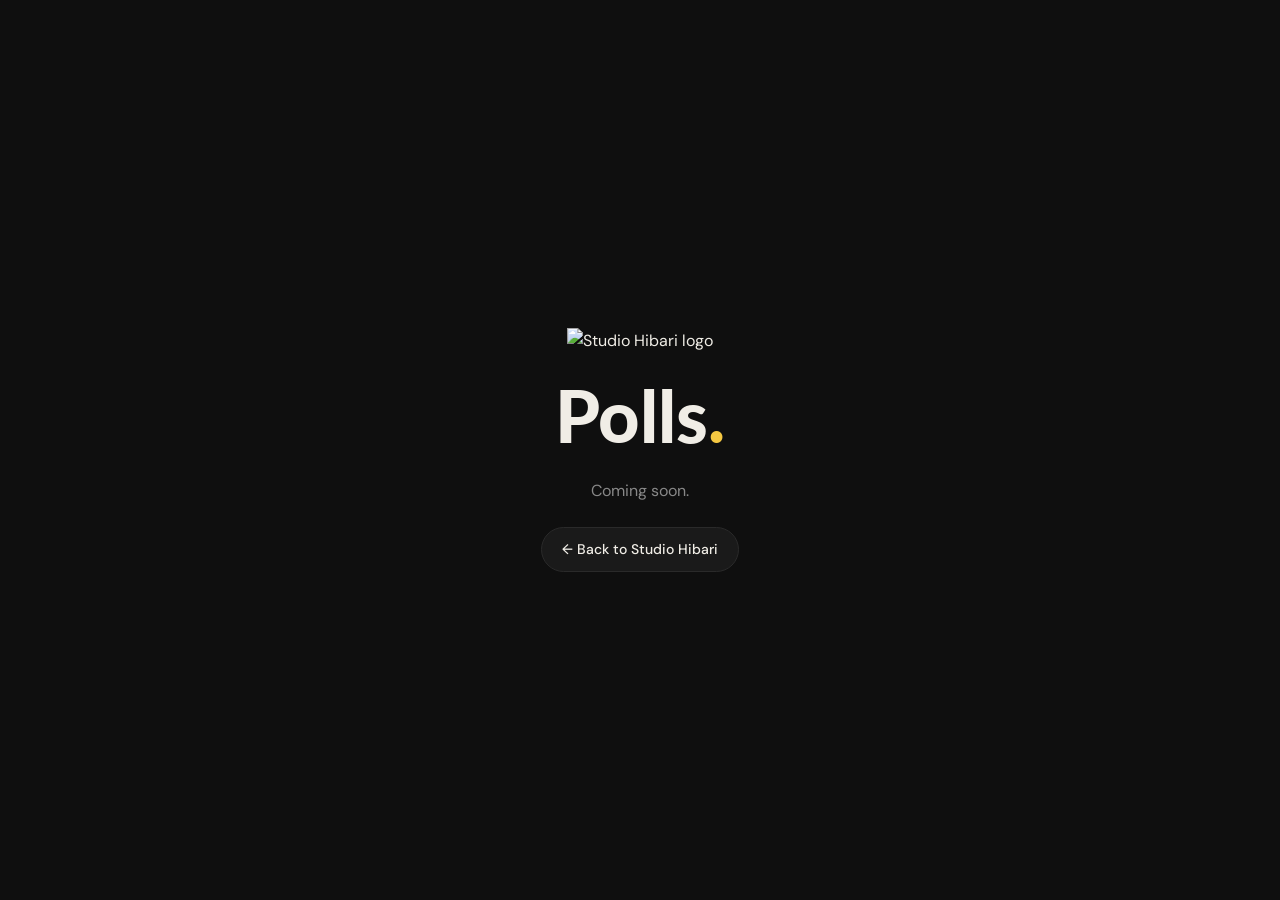
==== polls/index.html @ afc9fcf5 "Add placeholder polls subpage Co-Authored-By: Claude Opus 5.5 <noreply@anthropic.com>" ====
<!DOCTYPE html>
<html lang="en">
<head>
  <meta charset="UTF-8" />
  <meta name="viewport" content="width=device-width, initial-scale=1.0" />
  <title>Polls · Studio Hibari</title>
  <link rel="icon" type="image/png" href="/images/logo/sh_studiohibari_logo_small_stroke.png" />
  <meta name="robots" content="noindex" />

  <!-- Google Fonts -->
  <link rel="preconnect" href="https://fonts.googleapis.com" />
  <link rel="preconnect" href="https://fonts.gstatic.com" crossorigin />
  <link href="https://fonts.googleapis.com/css2?family=Lato:ital,wght@0,700;0,900;1,700;1,900&family=DM+Sans:wght@300;400;500;600&display=swap" rel="stylesheet" />

  <script>
    // Apply stored theme before paint to avoid a flash
    try {
      if (localStorage.getItem('theme') === 'light') document.documentElement.setAttribute('data-theme', 'light');
    } catch (e) {}
  </script>

  <style>
    /* ===== CSS CUSTOM PROPERTIES ===== */
    :root {
      --bg: #0F0F0F;
      --accent: #F5C842;
      --text-primary: #F0EDE6;
      --text-muted: #888888;
      --surface: #1A1A1A;
      --border: #2A2A2A;

      --font-heading: 'Lato', sans-serif;
      --font-body: 'DM Sans', sans-serif;

      --radius-pill: 999px;

      --space-sm: 1rem;
      --space-md: 1.5rem;
      --space-lg: 2.5rem;
    }

    /* ===== LIGHT MODE ===== */
    [data-theme="light"] {
      --bg: #F7F5F0;
      --text-primary: #181818;
      --text-muted: #787068;
      --surface: #ECEAE4;
      --border: #D8D5CE;
      --accent: #D4A800;
    }

    /* ===== RESET & BASE ===== */
    *, *::before, *::after {
      box-sizing: border-box;
      margin: 0;
      padding: 0;
    }

    body {
      min-height: 100vh;
      display: flex;
      flex-direction: column;
      align-items: center;
      justify-content: center;
      gap: var(--space-md);
      padding: var(--space-lg) var(--space-md);
      background-color: var(--bg);
      color: var(--text-primary);
      font-family: var(--font-body);
      line-height: 1.6;
      text-align: center;
      -webkit-font-smoothing: antialiased;
    }

    ::selection {
      background: var(--accent);
      color: #0F0F0F;
    }

    a {
      color: inherit;
      text-decoration: none;
    }

    /* ===== PLACEHOLDER ===== */
    .polls__logo {
      width: 56px;
      height: auto;
    }

    [data-theme="light"] .polls__logo {
      content: url("/images/logo/sh_studiohibari_logo_small_black.png");
    }

    .polls__title {
      font-family: var(--font-heading);
      font-weight: 900;
      font-size: clamp(2.5rem, 8vw, 4.5rem);
      line-height: 1.05;
    }

    .polls__title span {
      color: var(--accent);
    }

    .polls__text {
      color: var(--text-muted);
      max-width: 32rem;
    }

    .polls__back {
      display: inline-flex;
      align-items: center;
      gap: 6px;
      padding: 10px 20px;
      border: 1px solid var(--border);
      border-radius: var(--radius-pill);
      background: var(--surface);
      font-size: 0.875rem;
      font-weight: 500;
      transition: border-color 0.25s ease, color 0.25s ease;
    }

    .polls__back:hover {
      border-color: var(--accent);
      color: var(--accent);
    }
  </style>
</head>
<body>
  <a href="/" aria-label="Studio Hibari home">
    <img class="polls__logo" src="/images/logo/sh_studiohibari_logo_small.png" alt="Studio Hibari logo" />
  </a>
  <h1 class="polls__title">Polls<span>.</span></h1>
  <p class="polls__text" data-en="Coming soon." data-de="Kommt bald.">Coming soon.</p>
  <a class="polls__back" href="/" data-en="← Back to Studio Hibari" data-de="← Zurück zu Studio Hibari">← Back to Studio Hibari</a>

  <script>
    // Mirror the language chosen on the main page
    try {
      if (localStorage.getItem('lang') === 'de') {
        document.documentElement.lang = 'de';
        document.querySelectorAll('[data-de]').forEach(el => { el.textContent = el.dataset.de; });
      }
    } catch (e) {}
  </script>
</body>
</html>
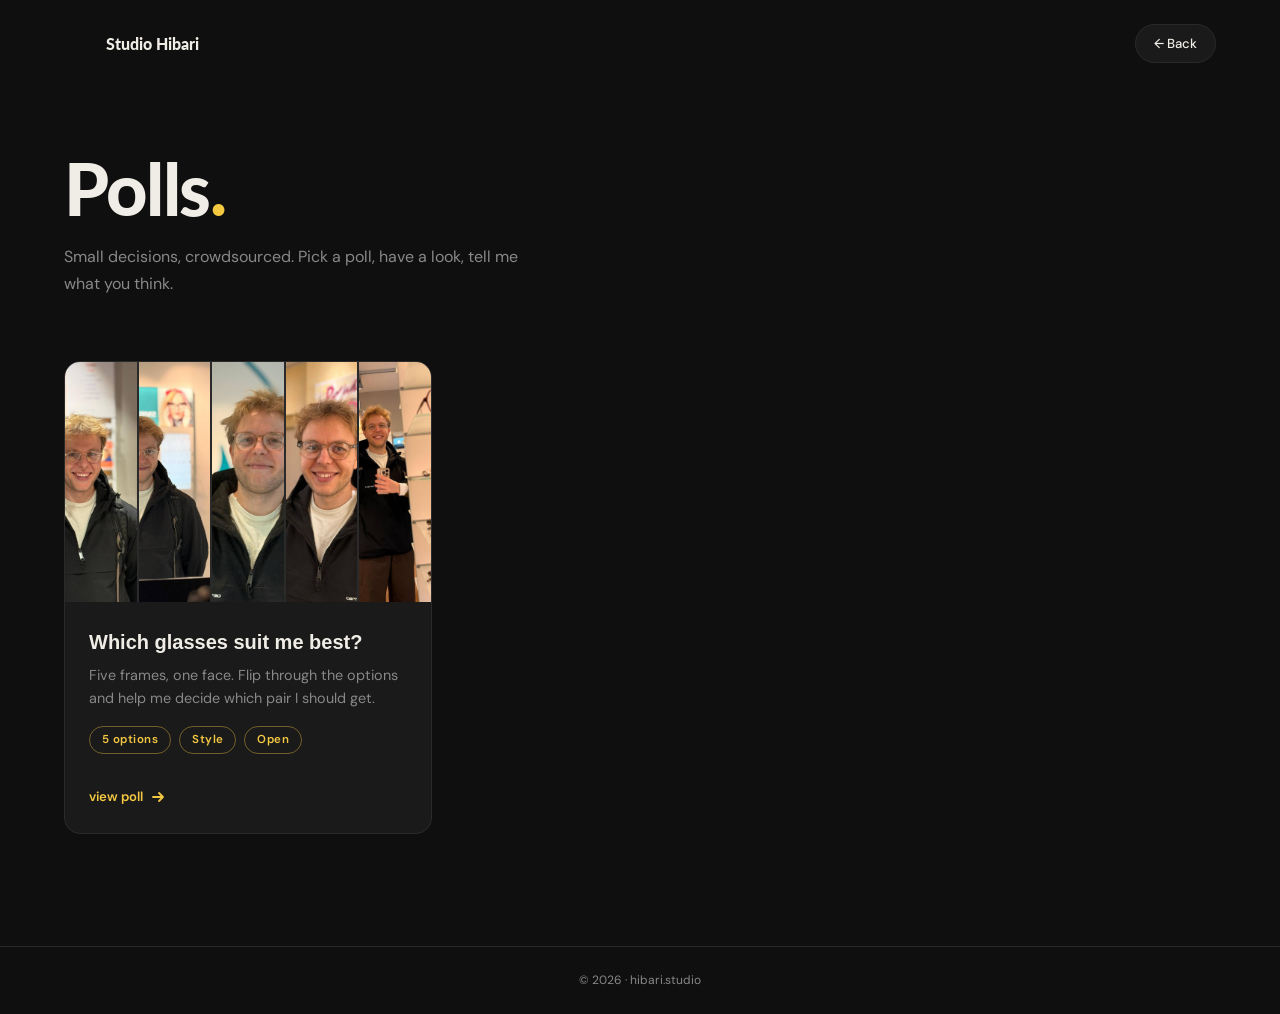
==== commit 09d253b1: "Add poll cards with glasses poll to polls page Co-Authored-By: Claude Opus 5.5 <noreply@anthropic.co" ====
--- a/polls/index.html
+++ b/polls/index.html
@@ -32,11 +32,23 @@
       --font-heading: 'Lato', sans-serif;
       --font-body: 'DM Sans', sans-serif;
 
+      --radius-sm: 8px;
+      --radius-md: 12px;
+      --radius-lg: 16px;
+      --radius-xl: 20px;
       --radius-pill: 999px;
 
+      --space-xs: 0.5rem;
       --space-sm: 1rem;
       --space-md: 1.5rem;
       --space-lg: 2.5rem;
+      --space-xl: 4rem;
+      --space-xxl: 7rem;
+
+      --max-width: 1200px;
+
+      --transition-base: 0.25s ease;
+      --transition-slow: 0.45s ease;
     }
 
     /* ===== LIGHT MODE ===== */
@@ -56,19 +68,19 @@
       padding: 0;
     }
 
+    html {
+      font-size: 16px;
+    }
+
     body {
       min-height: 100vh;
       display: flex;
       flex-direction: column;
-      align-items: center;
-      justify-content: center;
-      gap: var(--space-md);
-      padding: var(--space-lg) var(--space-md);
       background-color: var(--bg);
       color: var(--text-primary);
       font-family: var(--font-body);
       line-height: 1.6;
-      text-align: center;
+      overflow-x: hidden;
       -webkit-font-smoothing: antialiased;
     }
 
@@ -82,14 +94,93 @@
       text-decoration: none;
     }
 
-    /* ===== PLACEHOLDER ===== */
-    .polls__logo {
-      width: 56px;
+    button {
+      cursor: pointer;
+      font-family: var(--font-body);
+      border: none;
+      background: none;
+    }
+
+    img {
+      display: block;
+      max-width: 100%;
+    }
+
+    .container {
+      width: 100%;
+      max-width: var(--max-width);
+      margin: 0 auto;
+      padding: 0 var(--space-md);
+    }
+
+    /* ===== ENTRANCE ANIMATION ===== */
+    .reveal {
+      opacity: 0;
+      transform: translateY(28px);
+      transition: opacity var(--transition-slow), transform var(--transition-slow);
+    }
+
+    .reveal.is-visible {
+      opacity: 1;
+      transform: translateY(0);
+    }
+
+    .reveal-delay-1 { transition-delay: 0.1s; }
+    .reveal-delay-2 { transition-delay: 0.2s; }
+
+    /* ===== TOP BAR ===== */
+    .topbar {
+      display: flex;
+      align-items: center;
+      justify-content: space-between;
+      gap: var(--space-sm);
+      padding-block: var(--space-md);
+    }
+
+    .topbar__logo {
+      display: inline-flex;
+      align-items: center;
+      gap: 10px;
+      font-family: var(--font-heading);
+      font-weight: 900;
+      font-size: 1rem;
+    }
+
+    .topbar__logo img {
+      width: 32px;
       height: auto;
     }
 
-    [data-theme="light"] .polls__logo {
+    [data-theme="light"] .topbar__logo img {
       content: url("/images/logo/sh_studiohibari_logo_small_black.png");
+    }
+
+    .topbar__back {
+      display: inline-flex;
+      align-items: center;
+      gap: 6px;
+      padding: 8px 18px;
+      border: 1px solid var(--border);
+      border-radius: var(--radius-pill);
+      background: var(--surface);
+      font-size: 0.82rem;
+      font-weight: 500;
+      transition: border-color var(--transition-base), color var(--transition-base);
+    }
+
+    .topbar__back:hover {
+      border-color: var(--accent);
+      color: var(--accent);
+    }
+
+    /* ===== POLLS SECTION ===== */
+    .polls {
+      flex: 1;
+      padding: var(--space-xl) 0 var(--space-xxl);
+    }
+
+    .polls__header {
+      margin-bottom: var(--space-xl);
     }
 
     .polls__title {
@@ -97,52 +188,1045 @@
       font-weight: 900;
       font-size: clamp(2.5rem, 8vw, 4.5rem);
       line-height: 1.05;
+      letter-spacing: -0.02em;
     }
 
     .polls__title span {
       color: var(--accent);
     }
 
-    .polls__text {
+    .polls__sub {
+      font-size: 1rem;
       color: var(--text-muted);
-      max-width: 32rem;
-    }
-
-    .polls__back {
+      line-height: 1.7;
+      margin-top: var(--space-sm);
+      max-width: 480px;
+    }
+
+    .polls__grid {
+      display: grid;
+      grid-template-columns: repeat(auto-fill, minmax(min(340px, 100%), 1fr));
+      gap: var(--space-md);
+    }
+
+    /* Poll Card */
+    .card {
+      background: var(--surface);
+      border: 1px solid var(--border);
+      border-radius: var(--radius-lg);
+      overflow: hidden;
+      transition: transform var(--transition-base), border-color var(--transition-base), box-shadow var(--transition-base);
+      cursor: pointer;
+    }
+
+    .card:hover {
+      transform: scale(1.018);
+      border-color: rgba(245, 200, 66, 0.4);
+      box-shadow: 0 12px 40px rgba(0, 0, 0, 0.4);
+    }
+
+    .card__thumbnail {
+      width: 100%;
+      height: 240px;
+      position: relative;
+      overflow: hidden;
+    }
+
+    /* Strip of option previews */
+    .card__strip {
+      display: flex;
+      height: 100%;
+      gap: 2px;
+      background: var(--border);
+    }
+
+    .card__strip img {
+      flex: 1;
+      min-width: 0;
+      height: 100%;
+      object-fit: cover;
+      object-position: 50% 35%;
+      transition: transform 0.4s ease;
+    }
+
+    .card:hover .card__strip img {
+      transform: scale(1.04);
+    }
+
+    .card__body {
+      padding: var(--space-md);
+    }
+
+    .card__title {
+      font-family: var(--font-heading);
+      font-size: 1.25rem;
+      font-weight: 700;
+      color: var(--text-primary);
+      margin-bottom: 6px;
+    }
+
+    .card__desc {
+      font-size: 0.9rem;
+      color: var(--text-muted);
+      margin-bottom: var(--space-sm);
+      line-height: 1.6;
+    }
+
+    .card__tags {
+      display: flex;
+      flex-wrap: wrap;
+      gap: 8px;
+      margin-bottom: var(--space-sm);
+    }
+
+    .card__tag {
+      padding: 4px 12px;
+      border-radius: var(--radius-pill);
+      font-size: 0.72rem;
+      font-weight: 600;
+      letter-spacing: 0.04em;
+      border: 1.5px solid rgba(245, 200, 66, 0.4);
+      color: var(--accent);
+      transition: border-color var(--transition-base), background var(--transition-base);
+    }
+
+    .card:hover .card__tag {
+      border-color: var(--accent);
+    }
+
+    .card__cta {
       display: inline-flex;
       align-items: center;
-      gap: 6px;
-      padding: 10px 20px;
+      gap: 8px;
+      font-size: 0.82rem;
+      font-weight: 600;
+      color: var(--accent);
+      padding-top: var(--space-sm);
+      transition: gap var(--transition-base);
+    }
+
+    .card:hover .card__cta { gap: 13px; }
+
+    /* ============================= */
+    /* ===== POLL MODAL ===== */
+    /* ============================= */
+
+    .project-modal {
+      position: fixed;
+      inset: 0;
+      z-index: 2000;
+      display: flex;
+      align-items: center;
+      justify-content: center;
+      padding: var(--space-md);
+      pointer-events: none;
+      opacity: 0;
+      transition: opacity 0.28s ease;
+    }
+
+    .project-modal.is-open {
+      opacity: 1;
+      pointer-events: all;
+    }
+
+    .project-modal__backdrop {
+      position: absolute;
+      inset: 0;
+      background: rgba(0, 0, 0, 0.72);
+      backdrop-filter: blur(10px);
+      -webkit-backdrop-filter: blur(10px);
+    }
+
+    .project-modal__panel {
+      position: relative;
+      z-index: 1;
+      width: 100%;
+      max-width: 880px;
+      max-height: 90vh;
+      overflow-y: auto;
+      background: var(--bg);
       border: 1px solid var(--border);
+      border-radius: var(--radius-xl);
+      scrollbar-width: thin;
+      scrollbar-color: var(--border) transparent;
+      transform: scale(0.94) translateY(20px);
+      transition: transform 0.38s cubic-bezier(0.34, 1.56, 0.64, 1);
+    }
+
+    .project-modal.is-open .project-modal__panel {
+      transform: scale(1) translateY(0);
+    }
+
+    /* Poll prev / next — fixed to screen edges */
+    .project-modal__project-nav {
+      position: fixed;
+      top: 50%;
+      transform: translateY(-50%) scale(0.85);
+      z-index: 2002;
+      width: 48px;
+      height: 48px;
+      border-radius: 50%;
+      background: rgba(255, 255, 255, 0.08);
+      backdrop-filter: blur(10px);
+      -webkit-backdrop-filter: blur(10px);
+      border: 1px solid rgba(255, 255, 255, 0.15);
+      color: #fff;
+      cursor: pointer;
+      display: flex;
+      align-items: center;
+      justify-content: center;
+      opacity: 0;
+      pointer-events: none;
+      transition: opacity 0.3s ease, background 0.2s ease,
+                  transform 0.3s cubic-bezier(0.34, 1.56, 0.64, 1);
+    }
+
+    .project-modal.is-open .project-modal__project-nav {
+      opacity: 1;
+      pointer-events: all;
+      transform: translateY(-50%) scale(1);
+    }
+
+    .project-modal__project-nav:hover {
+      background: rgba(255, 255, 255, 0.18);
+      transform: translateY(-50%) scale(1.1);
+    }
+
+    .project-modal__project-nav[hidden] { display: none; }
+
+    .project-modal__project-nav--prev { left: 16px; }
+    .project-modal__project-nav--next { right: 16px; }
+
+    @media (max-width: 600px) {
+      .project-modal__project-nav { width: 38px; height: 38px; }
+      .project-modal__project-nav--prev { left: 6px; }
+      .project-modal__project-nav--next { right: 6px; }
+    }
+
+    .project-modal__close {
+      position: sticky;
+      top: var(--space-md);
+      float: right;
+      margin: var(--space-md) var(--space-md) calc(-36px - var(--space-md)) 0;
+      width: 36px;
+      height: 36px;
+      border-radius: 50%;
+      background: var(--surface);
+      border: 1px solid var(--border);
+      color: var(--text-muted);
+      display: flex;
+      align-items: center;
+      justify-content: center;
+      cursor: pointer;
+      z-index: 10;
+      flex-shrink: 0;
+      transition: color var(--transition-base), border-color var(--transition-base);
+    }
+
+    .project-modal__close:hover {
+      color: var(--text-primary);
+      border-color: var(--text-muted);
+    }
+
+    /* ── Image Viewer ── */
+    .screenshot-viewer {
+      position: relative;
+      width: 100%;
+      overflow: hidden;
+      background: var(--bg);
+      border-bottom: 1px solid var(--border);
+      border-radius: var(--radius-xl) var(--radius-xl) 0 0;
+    }
+
+    .screenshot-viewer__track {
+      display: flex;
+      transition: transform 0.42s cubic-bezier(0.4, 0, 0.2, 1);
+      will-change: transform;
+    }
+
+    .screenshot-viewer__slide {
+      flex-shrink: 0;
+      width: 100%;
+      position: relative;
+      overflow: hidden;
+      cursor: zoom-in;
+      background: var(--surface);
+      display: flex;
+      align-items: center;
+      justify-content: center;
+    }
+
+    .screenshot-viewer__slide img {
+      width: 100%;
+      height: 70vh;
+      object-fit: contain;
+      display: block;
+      transition: transform 0.45s ease, filter 0.3s ease;
+    }
+
+    .screenshot-viewer__slide:hover img {
+      transform: scale(1.02);
+      filter: brightness(1.06);
+    }
+
+    .screenshot-viewer__slide::after {
+      content: '';
+      position: absolute;
+      inset: 0;
+      background: rgba(0, 0, 0, 0);
+      transition: background 0.3s ease;
+      pointer-events: none;
+    }
+
+    .screenshot-viewer__slide:hover::after {
+      background: rgba(0, 0, 0, 0.18);
+    }
+
+    .screenshot-viewer__zoom {
+      position: absolute;
+      top: 50%;
+      left: 50%;
+      transform: translate(-50%, -50%) scale(0.7);
+      opacity: 0;
+      color: #fff;
+      pointer-events: none;
+      z-index: 1;
+      transition: opacity 0.25s ease, transform 0.25s ease;
+    }
+
+    .screenshot-viewer__slide:hover .screenshot-viewer__zoom {
+      opacity: 1;
+      transform: translate(-50%, -50%) scale(1);
+    }
+
+    /* Option badge on each slide */
+    .screenshot-viewer__badge {
+      position: absolute;
+      top: 14px;
+      left: 14px;
+      z-index: 2;
+      padding: 5px 12px;
       border-radius: var(--radius-pill);
-      background: var(--surface);
-      font-size: 0.875rem;
-      font-weight: 500;
-      transition: border-color 0.25s ease, color 0.25s ease;
-    }
-
-    .polls__back:hover {
+      background: rgba(10, 10, 10, 0.55);
+      backdrop-filter: blur(8px);
+      -webkit-backdrop-filter: blur(8px);
+      border: 1px solid rgba(255, 255, 255, 0.15);
+      color: #fff;
+      font-size: 0.72rem;
+      font-weight: 600;
+      letter-spacing: 0.05em;
+      text-transform: uppercase;
+      pointer-events: none;
+    }
+
+    /* Prev / Next buttons */
+    .screenshot-viewer__nav {
+      position: absolute;
+      top: 50%;
+      transform: translateY(-50%);
+      z-index: 2;
+      width: 40px;
+      height: 40px;
+      border-radius: 50%;
+      background: rgba(10, 10, 10, 0.55);
+      backdrop-filter: blur(8px);
+      border: 1px solid rgba(255, 255, 255, 0.15);
+      color: #fff;
+      cursor: pointer;
+      display: flex;
+      align-items: center;
+      justify-content: center;
+      opacity: 0;
+      transition: opacity 0.2s ease, background 0.2s ease, transform 0.25s cubic-bezier(0.34, 1.56, 0.64, 1);
+    }
+
+    .screenshot-viewer:hover .screenshot-viewer__nav,
+    .screenshot-viewer__nav:focus-visible { opacity: 1; }
+
+    @media (hover: none) { .screenshot-viewer__nav { opacity: 1 !important; } }
+
+    .screenshot-viewer__nav:hover {
+      background: rgba(10, 10, 10, 0.8);
+      transform: translateY(-50%) scale(1.1);
+    }
+
+    .screenshot-viewer__nav--prev { left: 14px; }
+    .screenshot-viewer__nav--next { right: 14px; }
+
+    /* Dots — images within the active option */
+    .screenshot-viewer__dots {
+      display: flex;
+      gap: 7px;
+      justify-content: center;
+      padding: 12px 0 10px;
+      min-height: 28px;
+    }
+
+    .screenshot-viewer__dot {
+      width: 6px;
+      height: 6px;
+      border-radius: 50%;
+      background: var(--border);
+      cursor: pointer;
+      border: none;
+      padding: 0;
+      transition: background 0.2s ease, transform 0.2s cubic-bezier(0.34, 1.56, 0.64, 1);
+    }
+
+    .screenshot-viewer__dot.is-active {
+      background: var(--accent);
+      transform: scale(1.4);
+    }
+
+    @media (max-width: 600px) {
+      .screenshot-viewer__slide img { height: 50vh; }
+    }
+
+    /* ── Option picker ── */
+    .poll-options {
+      display: grid;
+      grid-template-columns: repeat(5, minmax(0, 1fr));
+      gap: 10px;
+      margin-bottom: var(--space-lg);
+    }
+
+    .poll-option {
+      position: relative;
+      display: flex;
+      flex-direction: column;
+      align-items: stretch;
+      gap: 8px;
+      padding: 0;
+      color: var(--text-muted);
+      font-size: 0.78rem;
+      font-weight: 600;
+      transition: color var(--transition-base);
+    }
+
+    .poll-option__thumb {
+      aspect-ratio: 3 / 4;
+      border-radius: var(--radius-md);
+      overflow: hidden;
+      border: 2px solid var(--border);
+      transition: border-color var(--transition-base), transform 0.25s cubic-bezier(0.34, 1.56, 0.64, 1);
+    }
+
+    .poll-option__thumb img {
+      width: 100%;
+      height: 100%;
+      object-fit: cover;
+      object-position: 50% 35%;
+    }
+
+    .poll-option:hover .poll-option__thumb {
+      border-color: rgba(245, 200, 66, 0.5);
+      transform: scale(1.04);
+    }
+
+    .poll-option.is-active { color: var(--accent); }
+
+    .poll-option.is-active .poll-option__thumb {
       border-color: var(--accent);
+    }
+
+    @media (max-width: 600px) {
+      .poll-options { gap: 6px; }
+      .poll-option { font-size: 0.68rem; white-space: nowrap; }
+    }
+
+    /* ── Lightbox ── */
+    .lightbox {
+      position: fixed;
+      inset: 0;
+      z-index: 3000;
+      display: flex;
+      flex-direction: column;
+      align-items: center;
+      justify-content: center;
+      padding: 20px 60px;
+      opacity: 0;
+      pointer-events: none;
+      transition: opacity 0.25s ease;
+    }
+
+    .lightbox.is-open {
+      opacity: 1;
+      pointer-events: all;
+    }
+
+    .lightbox__backdrop {
+      position: absolute;
+      inset: 0;
+      background: rgba(0, 0, 0, 0.93);
+      backdrop-filter: blur(18px);
+      -webkit-backdrop-filter: blur(18px);
+    }
+
+    .lightbox__close {
+      position: fixed;
+      top: 20px;
+      right: 20px;
+      z-index: 1;
+      width: 44px;
+      height: 44px;
+      border-radius: 50%;
+      background: rgba(255, 255, 255, 0.1);
+      border: 1px solid rgba(255, 255, 255, 0.2);
+      color: #fff;
+      cursor: pointer;
+      display: flex;
+      align-items: center;
+      justify-content: center;
+      transition: background 0.2s ease, transform 0.2s cubic-bezier(0.34, 1.56, 0.64, 1);
+    }
+
+    .lightbox__close:hover {
+      background: rgba(255, 255, 255, 0.2);
+      transform: scale(1.12) rotate(90deg);
+    }
+
+    .lightbox__viewer {
+      position: relative;
+      z-index: 1;
+      display: flex;
+      align-items: center;
+      gap: var(--space-md);
+      max-width: 100%;
+    }
+
+    .lightbox__img-wrap {
+      max-width: calc(100vw - 160px);
+      max-height: 82vh;
+      border-radius: var(--radius-lg);
+      overflow: hidden;
+      display: flex;
+      align-items: center;
+      justify-content: center;
+      transition: transform 0.35s cubic-bezier(0.34, 1.2, 0.64, 1), opacity 0.25s ease;
+    }
+
+    .lightbox__img-wrap.is-transitioning {
+      opacity: 0;
+      transform: scale(0.96);
+    }
+
+    .lightbox__img-wrap img {
+      max-width: 100%;
+      max-height: 82vh;
+      object-fit: contain;
+      display: block;
+      border-radius: var(--radius-md);
+    }
+
+    .lightbox__btn {
+      flex-shrink: 0;
+      width: 48px;
+      height: 48px;
+      border-radius: 50%;
+      background: rgba(255, 255, 255, 0.1);
+      border: 1px solid rgba(255, 255, 255, 0.2);
+      color: #fff;
+      cursor: pointer;
+      display: flex;
+      align-items: center;
+      justify-content: center;
+      z-index: 1;
+      transition: background 0.2s ease, transform 0.25s cubic-bezier(0.34, 1.56, 0.64, 1);
+    }
+
+    .lightbox__btn:hover {
+      background: rgba(255, 255, 255, 0.22);
+      transform: scale(1.12);
+    }
+
+    .lightbox__counter {
+      position: fixed;
+      bottom: 24px;
+      left: 50%;
+      transform: translateX(-50%);
+      z-index: 1;
+      font-size: 0.75rem;
+      color: rgba(255, 255, 255, 0.5);
+      letter-spacing: 0.08em;
+    }
+
+    @media (max-width: 600px) {
+      .lightbox { padding: 60px 0 60px; }
+      .lightbox__img-wrap { max-width: 100vw; border-radius: 0; }
+      .lightbox__btn { display: none; }
+    }
+
+    .project-modal__content {
+      padding: var(--space-lg);
+    }
+
+    .project-modal__tags {
+      display: flex;
+      flex-wrap: wrap;
+      gap: 8px;
+      margin-bottom: var(--space-sm);
+    }
+
+    .project-modal__title {
+      font-family: var(--font-heading);
+      font-size: clamp(1.5rem, 4vw, 2.2rem);
+      font-weight: 900;
+      color: var(--text-primary);
+      line-height: 1.1;
+      letter-spacing: -0.02em;
+      margin-bottom: var(--space-sm);
+    }
+
+    .project-modal__desc {
+      font-size: 1rem;
+      color: var(--text-muted);
+      line-height: 1.75;
+      margin-bottom: var(--space-lg);
+      max-width: 640px;
+    }
+
+    .project-modal__section-heading {
+      font-family: var(--font-heading);
+      font-size: 0.72rem;
+      font-weight: 700;
       color: var(--accent);
+      text-transform: uppercase;
+      letter-spacing: 0.1em;
+      margin-bottom: 12px;
+    }
+
+    @media (max-width: 600px) {
+      .project-modal__panel { max-height: 95vh; border-radius: var(--radius-lg); }
+      .project-modal__content { padding: var(--space-md); }
+    }
+
+    /* ===== FOOTER ===== */
+    .footer {
+      padding-block: var(--space-md);
+      border-top: 1px solid var(--border);
+      font-size: 0.75rem;
+      color: var(--text-muted);
+      text-align: center;
     }
   </style>
 </head>
 <body>
-  <a href="/" aria-label="Studio Hibari home">
-    <img class="polls__logo" src="/images/logo/sh_studiohibari_logo_small.png" alt="Studio Hibari logo" />
-  </a>
-  <h1 class="polls__title">Polls<span>.</span></h1>
-  <p class="polls__text" data-en="Coming soon." data-de="Kommt bald.">Coming soon.</p>
-  <a class="polls__back" href="/" data-en="← Back to Studio Hibari" data-de="← Zurück zu Studio Hibari">← Back to Studio Hibari</a>
+  <header class="container topbar">
+    <a href="/" class="topbar__logo" aria-label="Studio Hibari home">
+      <img src="/images/logo/sh_studiohibari_logo_small.png" alt="" />
+      Studio Hibari
+    </a>
+    <a href="/" class="topbar__back" data-i18n="back">← Back</a>
+  </header>
+
+  <main class="polls">
+    <div class="container">
+      <div class="polls__header reveal">
+        <h1 class="polls__title">Polls<span>.</span></h1>
+        <p class="polls__sub" data-i18n="sub">Small decisions, crowdsourced. Pick a poll, have a look, tell me what you think.</p>
+      </div>
+
+      <div class="polls__grid" id="pollsGrid"></div>
+    </div>
+  </main>
+
+  <footer class="footer">© 2026 · hibari.studio</footer>
+
+  <!-- ===== POLL MODAL ===== -->
+  <div class="project-modal" id="pollModal" aria-hidden="true" role="dialog" aria-modal="true" aria-labelledby="modalTitle">
+    <div class="project-modal__backdrop" id="modalBackdrop"></div>
+
+    <button class="project-modal__project-nav project-modal__project-nav--prev" id="pollPrev" aria-label="Previous poll">
+      <svg width="20" height="20" viewBox="0 0 20 20" fill="none" aria-hidden="true"><path d="M13 16L7 10l6-6" stroke="currentColor" stroke-width="2" stroke-linecap="round" stroke-linejoin="round"/></svg>
+    </button>
+    <button class="project-modal__project-nav project-modal__project-nav--next" id="pollNext" aria-label="Next poll">
+      <svg width="20" height="20" viewBox="0 0 20 20" fill="none" aria-hidden="true"><path d="M7 4l6 6-6 6" stroke="currentColor" stroke-width="2" stroke-linecap="round" stroke-linejoin="round"/></svg>
+    </button>
+
+    <div class="project-modal__panel" id="modalPanel">
+      <button class="project-modal__close" id="modalClose" aria-label="Close">
+        <svg width="16" height="16" viewBox="0 0 16 16" fill="none" aria-hidden="true">
+          <path d="M3 3l10 10M13 3L3 13" stroke="currentColor" stroke-width="1.8" stroke-linecap="round"/>
+        </svg>
+      </button>
+      <div class="screenshot-viewer" id="imageViewer">
+        <div class="screenshot-viewer__track" id="imageTrack"></div>
+        <button class="screenshot-viewer__nav screenshot-viewer__nav--prev" id="imgPrev" aria-label="Previous image">
+          <svg width="18" height="18" viewBox="0 0 18 18" fill="none" aria-hidden="true"><path d="M11 14L6 9l5-5" stroke="currentColor" stroke-width="2" stroke-linecap="round" stroke-linejoin="round"/></svg>
+        </button>
+        <button class="screenshot-viewer__nav screenshot-viewer__nav--next" id="imgNext" aria-label="Next image">
+          <svg width="18" height="18" viewBox="0 0 18 18" fill="none" aria-hidden="true"><path d="M7 4l5 5-5 5" stroke="currentColor" stroke-width="2" stroke-linecap="round" stroke-linejoin="round"/></svg>
+        </button>
+        <div class="screenshot-viewer__dots" id="imgDots"></div>
+      </div>
+      <div class="project-modal__content">
+        <div class="project-modal__tags" id="modalTags"></div>
+        <h2 class="project-modal__title" id="modalTitle"></h2>
+        <p class="project-modal__desc" id="modalDesc"></p>
+        <p class="project-modal__section-heading" id="modalOptionsHeading"></p>
+        <div class="poll-options" id="pollOptions"></div>
+      </div>
+    </div>
+  </div>
+
+  <!-- ===== LIGHTBOX ===== -->
+  <div class="lightbox" id="lightbox" aria-hidden="true">
+    <div class="lightbox__backdrop" id="lightboxBackdrop"></div>
+    <button class="lightbox__close" id="lightboxClose" aria-label="Close">
+      <svg width="16" height="16" viewBox="0 0 16 16" fill="none" aria-hidden="true">
+        <path d="M3 3l10 10M13 3L3 13" stroke="currentColor" stroke-width="1.8" stroke-linecap="round"/>
+      </svg>
+    </button>
+    <div class="lightbox__viewer">
+      <button class="lightbox__btn lightbox__btn--prev" id="lightboxPrev" aria-label="Previous">
+        <svg width="20" height="20" viewBox="0 0 20 20" fill="none" aria-hidden="true"><path d="M13 16L7 10l6-6" stroke="currentColor" stroke-width="2" stroke-linecap="round" stroke-linejoin="round"/></svg>
+      </button>
+      <div class="lightbox__img-wrap" id="lightboxImgWrap">
+        <img id="lightboxImg" alt="" />
+      </div>
+      <button class="lightbox__btn lightbox__btn--next" id="lightboxNext" aria-label="Next">
+        <svg width="20" height="20" viewBox="0 0 20 20" fill="none" aria-hidden="true"><path d="M7 4l6 6-6 6" stroke="currentColor" stroke-width="2" stroke-linecap="round" stroke-linejoin="round"/></svg>
+      </button>
+    </div>
+    <div class="lightbox__counter" id="lightboxCounter"></div>
+  </div>
 
   <script>
-    // Mirror the language chosen on the main page
-    try {
-      if (localStorage.getItem('lang') === 'de') {
-        document.documentElement.lang = 'de';
-        document.querySelectorAll('[data-de]').forEach(el => { el.textContent = el.dataset.de; });
+    /* =====================================================
+       LANGUAGE — mirrors the choice made on the main page
+       ===================================================== */
+    let currentLang = 'en';
+    try { if (localStorage.getItem('lang') === 'de') currentLang = 'de'; } catch (e) {}
+    document.documentElement.lang = currentLang;
+
+    const str = v => (typeof v === 'object' && v !== null) ? (v[currentLang] ?? v.en) : v;
+
+    const ui = {
+      back:    { en: '← Back', de: '← Zurück' },
+      sub:     { en: 'Small decisions, crowdsourced. Pick a poll, have a look, tell me what you think.', de: 'Kleine Entscheidungen, gemeinsam getroffen. Umfrage auswählen, reinschauen, mitreden.' },
+      cta:     { en: 'view poll', de: 'zur Umfrage' },
+      option:  { en: 'Option', de: 'Option' },
+      options: { en: 'The options', de: 'Die Optionen' },
+    };
+
+    document.querySelectorAll('[data-i18n]').forEach(el => { el.textContent = str(ui[el.dataset.i18n]); });
+
+    /* =====================================================
+       POLL DATA
+       ===================================================== */
+    const G = '/images/polls/glasses/';
+    const pollData = {
+      glasses: {
+        title: { en: 'Which glasses suit me best?', de: 'Welche Brille steht mir am besten?' },
+        desc:  { en: 'Five frames, one face. Flip through the options and help me decide which pair I should get.', de: 'Fünf Gestelle, ein Gesicht. Klick dich durch die Optionen und hilf mir zu entscheiden, welche Brille ich nehmen soll.' },
+        tags:  [{ en: '5 options', de: '5 Optionen' }, 'Style', { en: 'Open', de: 'Offen' }],
+        options: [
+          { images: [G + 'glasses1/photo_5352732336040126861_y.jpg', G + 'glasses1/photo_5352732336040126862_y.jpg', G + 'glasses1/photo_5352732336040126863_y.jpg'] },
+          { images: [G + 'glasses2/photo_5352732336040126869_y.jpg', G + 'glasses2/photo_5352732336040126870_y.jpg'] },
+          { images: [G + 'glasses3/photo_5352732336040126868_y.jpg'] },
+          { images: [G + 'glasses4/photo_5352732336040126866_y.jpg'] },
+          { images: [G + 'glasses5/photo_5352732336040126865_y.jpg'] },
+        ],
+      },
+    };
+    const pollOrder = Object.keys(pollData);
+
+    /* =====================================================
+       CARDS
+       ===================================================== */
+    const arrowSvg = '<svg width="14" height="14" viewBox="0 0 14 14" fill="none" aria-hidden="true"><path d="M2 7h10M8 3l4 4-4 4" stroke="currentColor" stroke-width="1.8" stroke-linecap="round" stroke-linejoin="round"/></svg>';
+
+    document.getElementById('pollsGrid').innerHTML = pollOrder.map((id, i) => {
+      const p = pollData[id];
+      return `
+        <article class="card reveal reveal-delay-${(i % 2) + 1}" data-poll="${id}">
+          <div class="card__thumbnail">
+            <div class="card__strip">
+              ${p.options.map(o => `<img src="${o.images[0]}" alt="" loading="lazy" />`).join('')}
+            </div>
+          </div>
+          <div class="card__body">
+            <h3 class="card__title">${str(p.title)}</h3>
+            <p class="card__desc">${str(p.desc)}</p>
+            <div class="card__tags">${p.tags.map(t => `<span class="card__tag">${str(t)}</span>`).join('')}</div>
+            <span class="card__cta"><span>${str(ui.cta)}</span> ${arrowSvg}</span>
+          </div>
+        </article>`;
+    }).join('');
+
+    /* =====================================================
+       SCROLL REVEAL
+       ===================================================== */
+    const revealObserver = new IntersectionObserver((entries) => {
+      entries.forEach(entry => {
+        if (entry.isIntersecting) {
+          entry.target.classList.add('is-visible');
+          revealObserver.unobserve(entry.target);
+        }
+      });
+    }, { threshold: 0.12 });
+    document.querySelectorAll('.reveal').forEach(el => revealObserver.observe(el));
+
+    /* =====================================================
+       POLL MODAL
+       ===================================================== */
+    const modal         = document.getElementById('pollModal');
+    const modalPanel    = document.getElementById('modalPanel');
+    const modalClose    = document.getElementById('modalClose');
+    const modalBackdrop = document.getElementById('modalBackdrop');
+    const imgTrack      = document.getElementById('imageTrack');
+    const imgDotsEl     = document.getElementById('imgDots');
+    const imgPrev       = document.getElementById('imgPrev');
+    const imgNext       = document.getElementById('imgNext');
+    const optionsEl     = document.getElementById('pollOptions');
+    const pollPrev      = document.getElementById('pollPrev');
+    const pollNext      = document.getElementById('pollNext');
+
+    /* ── Swipe helper ── */
+    function addSwipe(el, onLeft, onRight) {
+      let sx = 0;
+      el.addEventListener('touchstart', e => { sx = e.touches[0].clientX; }, { passive: true });
+      el.addEventListener('touchend',   e => {
+        const dx = e.changedTouches[0].clientX - sx;
+        if (Math.abs(dx) > 44) { dx < 0 ? onLeft() : onRight(); }
+      }, { passive: true });
+    }
+
+    /* ── Image viewer — all options' images in one track ── */
+    let slides = [];   // [{ src, option, indexInOption }]
+    let imgIdx = 0;
+
+    function imgGoTo(idx, skipAnim) {
+      imgIdx = ((idx % slides.length) + slides.length) % slides.length;
+      if (skipAnim) {
+        imgTrack.style.transition = 'none';
+        imgTrack.style.transform  = `translateX(-${imgIdx * 100}%)`;
+        requestAnimationFrame(() => { imgTrack.style.transition = ''; });
+      } else {
+        imgTrack.style.transform = `translateX(-${imgIdx * 100}%)`;
       }
-    } catch (e) {}
+      syncOptionState();
+    }
+
+    function optionGoTo(optIdx) {
+      imgGoTo(slides.findIndex(s => s.option === optIdx));
+    }
+
+    // Highlight the active option and show dots for its images
+    function syncOptionState() {
+      const cur = slides[imgIdx];
+      optionsEl.querySelectorAll('.poll-option').forEach((b, i) => {
+        b.classList.toggle('is-active', i === cur.option);
+        b.setAttribute('aria-pressed', i === cur.option ? 'true' : 'false');
+      });
+
+      const inOption = slides.map((s, i) => ({ ...s, i })).filter(s => s.option === cur.option);
+      imgDotsEl.innerHTML = inOption.length > 1
+        ? inOption.map(s => `<button class="screenshot-viewer__dot${s.i === imgIdx ? ' is-active' : ''}" data-i="${s.i}" aria-label="Image ${s.indexInOption + 1}"></button>`).join('')
+        : '';
+      imgDotsEl.querySelectorAll('.screenshot-viewer__dot').forEach(d =>
+        d.addEventListener('click', () => imgGoTo(+d.dataset.i)));
+    }
+
+    function buildViewer(p) {
+      slides = p.options.flatMap((o, optIdx) =>
+        o.images.map((src, i) => ({ src, option: optIdx, indexInOption: i })));
+
+      imgTrack.innerHTML = slides.map((s, i) => `
+        <div class="screenshot-viewer__slide" data-index="${i}">
+          <span class="screenshot-viewer__badge">${str(ui.option)} ${s.option + 1}</span>
+          <img src="${s.src}" alt="${str(ui.option)} ${s.option + 1}" loading="lazy" />
+          <div class="screenshot-viewer__zoom" aria-hidden="true">
+            <svg width="28" height="28" viewBox="0 0 28 28" fill="none">
+              <circle cx="12" cy="12" r="8" stroke="white" stroke-width="1.8"/>
+              <path d="M18 18l6 6" stroke="white" stroke-width="2" stroke-linecap="round"/>
+              <path d="M9 12h6M12 9v6" stroke="white" stroke-width="1.8" stroke-linecap="round"/>
+            </svg>
+          </div>
+        </div>`).join('');
+
+      optionsEl.innerHTML = p.options.map((o, i) => `
+        <button class="poll-option" data-option="${i}" aria-pressed="false">
+          <span class="poll-option__thumb"><img src="${o.images[0]}" alt="" loading="lazy" /></span>
+          ${str(ui.option)} ${i + 1}
+        </button>`).join('');
+
+      optionsEl.querySelectorAll('.poll-option').forEach(b =>
+        b.addEventListener('click', () => optionGoTo(+b.dataset.option)));
+
+      // Slide click → lightbox
+      imgTrack.querySelectorAll('.screenshot-viewer__slide').forEach(slide =>
+        slide.addEventListener('click', () => openLightbox(slides, +slide.dataset.index)));
+
+      imgGoTo(0, true);
+    }
+
+    imgPrev.addEventListener('click', () => imgGoTo(imgIdx - 1));
+    imgNext.addEventListener('click', () => imgGoTo(imgIdx + 1));
+    addSwipe(document.getElementById('imageViewer'),
+      () => imgGoTo(imgIdx + 1),
+      () => imgGoTo(imgIdx - 1));
+
+    /* ── Lightbox ── */
+    const lightbox        = document.getElementById('lightbox');
+    const lightboxImg     = document.getElementById('lightboxImg');
+    const lightboxImgWrap = document.getElementById('lightboxImgWrap');
+    const lightboxCounter = document.getElementById('lightboxCounter');
+
+    let lbSlides = [];
+    let lbIdx    = 0;
+
+    function lbUpdateCounter() {
+      const s = lbSlides[lbIdx];
+      lightboxCounter.textContent = `${str(ui.option)} ${s.option + 1} · ${lbIdx + 1} / ${lbSlides.length}`;
+    }
+
+    function lbGoTo(idx) {
+      lbIdx = ((idx % lbSlides.length) + lbSlides.length) % lbSlides.length;
+      lightboxImgWrap.classList.add('is-transitioning');
+      setTimeout(() => {
+        lightboxImg.src = lbSlides[lbIdx].src;
+        lightboxImgWrap.classList.remove('is-transitioning');
+        lbUpdateCounter();
+      }, 220);
+      // Keep the viewer behind in sync
+      imgGoTo(lbIdx, true);
+    }
+
+    function openLightbox(items, startIdx) {
+      lbSlides = items;
+      lbIdx    = startIdx ?? 0;
+      lightboxImg.src = lbSlides[lbIdx].src;
+      lbUpdateCounter();
+      lightbox.classList.add('is-open');
+      lightbox.setAttribute('aria-hidden', 'false');
+    }
+
+    function closeLightbox() {
+      lightbox.classList.remove('is-open');
+      lightbox.setAttribute('aria-hidden', 'true');
+    }
+
+    document.getElementById('lightboxPrev').addEventListener('click', () => lbGoTo(lbIdx - 1));
+    document.getElementById('lightboxNext').addEventListener('click', () => lbGoTo(lbIdx + 1));
+    document.getElementById('lightboxClose').addEventListener('click', closeLightbox);
+    document.getElementById('lightboxBackdrop').addEventListener('click', closeLightbox);
+    addSwipe(lightbox, () => lbGoTo(lbIdx + 1), () => lbGoTo(lbIdx - 1));
+
+    /* ── Modal open/close ── */
+    let currentPollId = null;
+    let isAnimating   = false;
+
+    // Poll-to-poll arrows only make sense with more than one poll
+    pollPrev.hidden = pollNext.hidden = pollOrder.length < 2;
+
+    function populateModal(p) {
+      buildViewer(p);
+      document.getElementById('modalTags').innerHTML = p.tags
+        .map(t => `<span class="card__tag">${str(t)}</span>`).join('');
+      document.getElementById('modalTitle').textContent = str(p.title);
+      document.getElementById('modalDesc').textContent  = str(p.desc);
+      document.getElementById('modalOptionsHeading').textContent = str(ui.options);
+    }
+
+    function openModal(pollId, direction) {
+      const p = pollData[pollId];
+      if (!p || isAnimating) return;
+
+      const isUpdate = modal.classList.contains('is-open') && direction;
+
+      if (isUpdate) {
+        isAnimating = true;
+        const exitX  = direction === 'next' ? '-72px' : '72px';
+        const enterX = direction === 'next' ? '72px' : '-72px';
+
+        // Slide out
+        modalPanel.style.transition = 'transform 0.22s ease, opacity 0.18s ease';
+        modalPanel.style.transform  = `translateX(${exitX}) scale(0.97)`;
+        modalPanel.style.opacity    = '0';
+
+        setTimeout(() => {
+          populateModal(p);
+          modalPanel.scrollTop = 0;
+          currentPollId = pollId;
+
+          // Snap to enter position
+          modalPanel.style.transition = 'none';
+          modalPanel.style.transform  = `translateX(${enterX}) scale(0.97)`;
+
+          requestAnimationFrame(() => requestAnimationFrame(() => {
+            // Slide in with spring
+            modalPanel.style.transition = 'transform 0.38s cubic-bezier(0.34, 1.2, 0.64, 1), opacity 0.28s ease';
+            modalPanel.style.transform  = '';
+            modalPanel.style.opacity    = '';
+            setTimeout(() => { isAnimating = false; }, 400);
+          }));
+        }, 210);
+
+      } else {
+        populateModal(p);
+        currentPollId = pollId;
+        modal.classList.add('is-open');
+        modal.setAttribute('aria-hidden', 'false');
+        document.body.style.overflow = 'hidden';
+        modalClose.focus();
+      }
+    }
+
+    function navigatePoll(direction) {
+      if (pollOrder.length < 2) return;
+      const idx  = pollOrder.indexOf(currentPollId);
+      const next = (idx + (direction === 'next' ? 1 : -1) + pollOrder.length) % pollOrder.length;
+      openModal(pollOrder[next], direction);
+    }
+
+    function closeModal() {
+      modal.classList.remove('is-open');
+      modal.setAttribute('aria-hidden', 'true');
+      document.body.style.overflow = '';
+      modalPanel.style.transform = '';
+      modalPanel.style.opacity   = '';
+      isAnimating = false;
+    }
+
+    pollPrev.addEventListener('click', () => navigatePoll('prev'));
+    pollNext.addEventListener('click', () => navigatePoll('next'));
+
+    // Swipe on modal panel (but not inside the image viewer) to navigate polls
+    let pollSwipeX = 0;
+    modalPanel.addEventListener('touchstart', e => {
+      if (e.target.closest('#imageViewer')) return;
+      pollSwipeX = e.touches[0].clientX;
+    }, { passive: true });
+    modalPanel.addEventListener('touchend', e => {
+      if (e.target.closest('#imageViewer')) return;
+      const dx = e.changedTouches[0].clientX - pollSwipeX;
+      if (Math.abs(dx) > 80) navigatePoll(dx < 0 ? 'next' : 'prev');
+    }, { passive: true });
+
+    document.querySelectorAll('.card[data-poll]').forEach(card => {
+      card.addEventListener('click', () => openModal(card.dataset.poll));
+      card.addEventListener('keydown', e => { if (e.key === 'Enter' || e.key === ' ') { e.preventDefault(); openModal(card.dataset.poll); } });
+      card.setAttribute('tabindex', '0');
+      card.setAttribute('role', 'button');
+    });
+
+    modalClose.addEventListener('click', closeModal);
+    modalBackdrop.addEventListener('click', closeModal);
+    document.addEventListener('keydown', e => {
+      if (e.key === 'Escape') {
+        if (lightbox.classList.contains('is-open')) { closeLightbox(); return; }
+        if (modal.classList.contains('is-open')) closeModal();
+      }
+      if (lightbox.classList.contains('is-open')) {
+        if (e.key === 'ArrowLeft')  lbGoTo(lbIdx - 1);
+        if (e.key === 'ArrowRight') lbGoTo(lbIdx + 1);
+      }
+      if (modal.classList.contains('is-open') && !lightbox.classList.contains('is-open')) {
+        if (e.key === 'ArrowLeft')  imgGoTo(imgIdx - 1);
+        if (e.key === 'ArrowRight') imgGoTo(imgIdx + 1);
+      }
+    });
   </script>
 </body>
 </html>
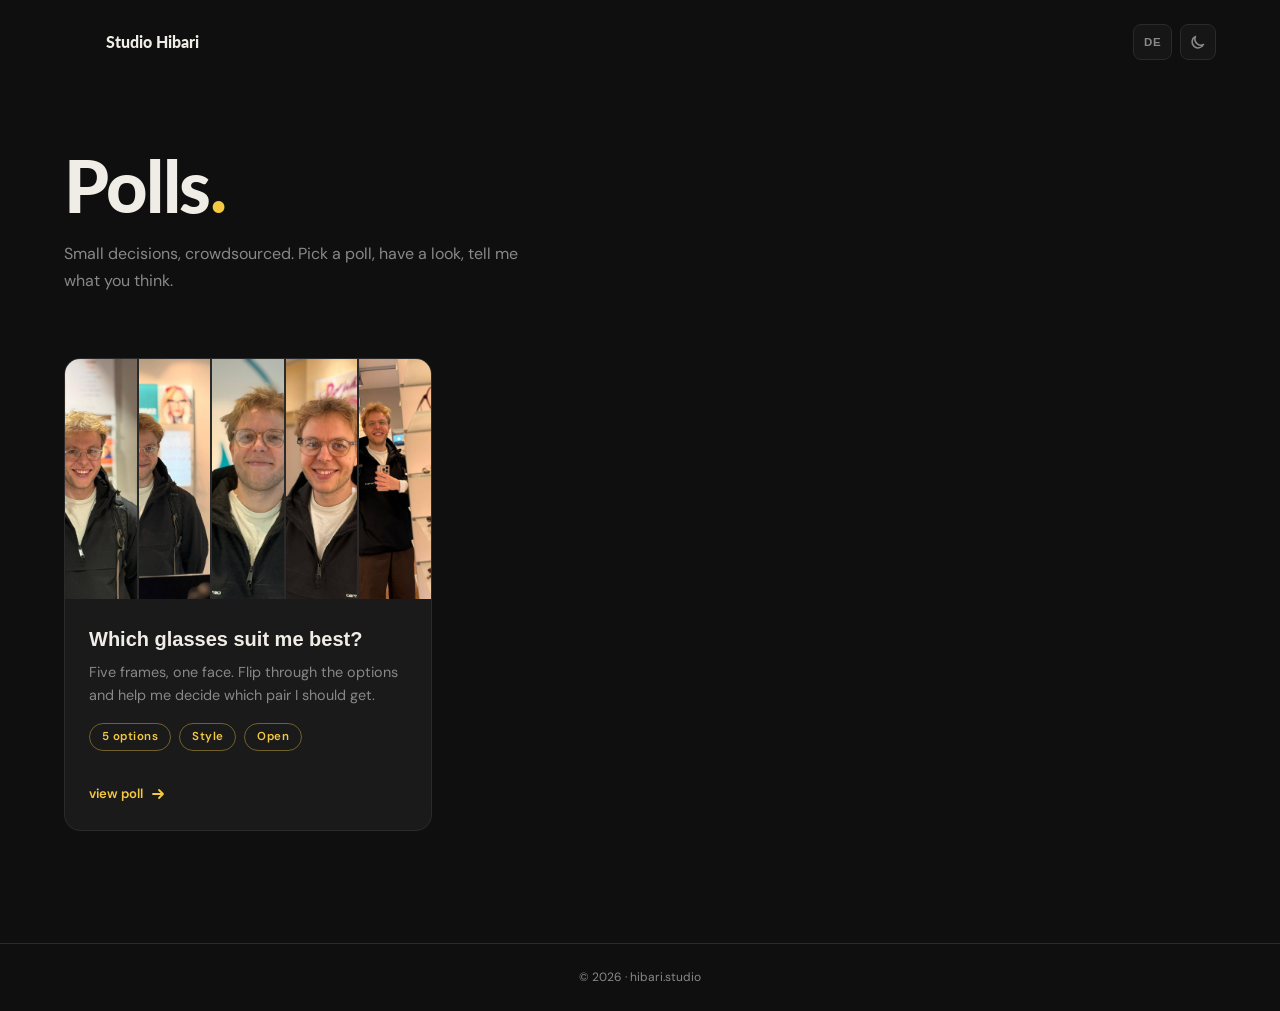
==== commit 779e2343: "Add language/theme toggles to polls page and keep image arrows within an option Co-Authored-By: Clau" ====
--- a/polls/index.html
+++ b/polls/index.html
@@ -106,6 +106,8 @@
       max-width: 100%;
     }
 
+    [hidden] { display: none !important; }
+
     .container {
       width: 100%;
       max-width: var(--max-width);
@@ -155,22 +157,73 @@
       content: url("/images/logo/sh_studiohibari_logo_small_black.png");
     }
 
-    .topbar__back {
-      display: inline-flex;
-      align-items: center;
-      gap: 6px;
-      padding: 8px 18px;
+    /* ── Top bar actions (same handles as the main page) ── */
+    .nav__actions {
+      display: flex;
+      align-items: center;
+      gap: 8px;
+    }
+
+    /* ── Theme toggle ── */
+    .nav__theme-toggle {
+      display: flex;
+      align-items: center;
+      justify-content: center;
+      width: 36px;
+      height: 36px;
+      cursor: pointer;
+      background: rgba(26, 26, 26, 0.75);
       border: 1px solid var(--border);
-      border-radius: var(--radius-pill);
-      background: var(--surface);
-      font-size: 0.82rem;
-      font-weight: 500;
-      transition: border-color var(--transition-base), color var(--transition-base);
-    }
-
-    .topbar__back:hover {
+      border-radius: var(--radius-sm);
+      backdrop-filter: blur(12px);
+      color: var(--text-muted);
+      transition: color var(--transition-base), border-color var(--transition-base), background var(--transition-base);
+      flex-shrink: 0;
+    }
+
+    [data-theme="light"] .nav__theme-toggle {
+      background: rgba(236, 234, 228, 0.75);
+    }
+
+    .nav__theme-toggle:hover {
+      color: var(--accent);
       border-color: var(--accent);
+    }
+
+    /* Show the right icon per mode */
+    .nav__theme-toggle .icon-moon { display: block; }
+    .nav__theme-toggle .icon-sun  { display: none;  }
+    [data-theme="light"] .nav__theme-toggle .icon-moon { display: none;  }
+    [data-theme="light"] .nav__theme-toggle .icon-sun  { display: block; }
+
+    /* ── Language toggle ── */
+    .nav__lang-toggle {
+      display: flex;
+      align-items: center;
+      justify-content: center;
+      height: 36px;
+      padding: 0 10px;
+      cursor: pointer;
+      background: rgba(26, 26, 26, 0.75);
+      border: 1px solid var(--border);
+      border-radius: var(--radius-sm);
+      backdrop-filter: blur(12px);
+      font-family: var(--font-heading);
+      font-size: 0.72rem;
+      font-weight: 700;
+      letter-spacing: 0.06em;
+      color: var(--text-muted);
+      transition: color var(--transition-base), border-color var(--transition-base), background var(--transition-base);
+      flex-shrink: 0;
+    }
+
+    [data-theme="light"] .nav__lang-toggle {
+      background: rgba(236, 234, 228, 0.75);
+    }
+
+    .nav__lang-toggle:hover {
       color: var(--accent);
+      border-color: var(--accent);
     }
 
     /* ===== POLLS SECTION ===== */
@@ -391,8 +444,6 @@
       background: rgba(255, 255, 255, 0.18);
       transform: translateY(-50%) scale(1.1);
     }
-
-    .project-modal__project-nav[hidden] { display: none; }
 
     .project-modal__project-nav--prev { left: 16px; }
     .project-modal__project-nav--next { right: 16px; }
@@ -816,7 +867,20 @@
       <img src="/images/logo/sh_studiohibari_logo_small.png" alt="" />
       Studio Hibari
     </a>
-    <a href="/" class="topbar__back" data-i18n="back">← Back</a>
+    <div class="nav__actions">
+      <button class="nav__lang-toggle" id="langToggle" aria-label="Switch language">DE</button>
+      <button class="nav__theme-toggle" id="themeToggle" aria-label="Toggle light/dark mode">
+        <!-- moon = dark mode is active -->
+        <svg class="icon-moon" width="16" height="16" viewBox="0 0 16 16" fill="none" aria-hidden="true">
+          <path d="M13.5 10.5A6 6 0 0 1 5.5 2.5a6 6 0 1 0 8 8Z" stroke="currentColor" stroke-width="1.6" stroke-linecap="round" stroke-linejoin="round"/>
+        </svg>
+        <!-- sun = light mode is active -->
+        <svg class="icon-sun" width="16" height="16" viewBox="0 0 16 16" fill="none" aria-hidden="true">
+          <circle cx="8" cy="8" r="3" stroke="currentColor" stroke-width="1.6"/>
+          <path d="M8 1v2M8 13v2M1 8h2M13 8h2M3.1 3.1l1.4 1.4M11.5 11.5l1.4 1.4M3.1 12.9l1.4-1.4M11.5 4.5l1.4-1.4" stroke="currentColor" stroke-width="1.6" stroke-linecap="round"/>
+        </svg>
+      </button>
+    </div>
   </header>
 
   <main class="polls">
@@ -897,19 +961,15 @@
        ===================================================== */
     let currentLang = 'en';
     try { if (localStorage.getItem('lang') === 'de') currentLang = 'de'; } catch (e) {}
-    document.documentElement.lang = currentLang;
 
     const str = v => (typeof v === 'object' && v !== null) ? (v[currentLang] ?? v.en) : v;
 
     const ui = {
-      back:    { en: '← Back', de: '← Zurück' },
-      sub:     { en: 'Small decisions, crowdsourced. Pick a poll, have a look, tell me what you think.', de: 'Kleine Entscheidungen, gemeinsam getroffen. Umfrage auswählen, reinschauen, mitreden.' },
+      sub:{ en: 'Small decisions, crowdsourced. Pick a poll, have a look, tell me what you think.', de: 'Kleine Entscheidungen, gemeinsam getroffen. Umfrage auswählen, reinschauen, mitreden.' },
       cta:     { en: 'view poll', de: 'zur Umfrage' },
       option:  { en: 'Option', de: 'Option' },
       options: { en: 'The options', de: 'Die Optionen' },
     };
-
-    document.querySelectorAll('[data-i18n]').forEach(el => { el.textContent = str(ui[el.dataset.i18n]); });
 
     /* =====================================================
        POLL DATA
@@ -936,10 +996,13 @@
        ===================================================== */
     const arrowSvg = '<svg width="14" height="14" viewBox="0 0 14 14" fill="none" aria-hidden="true"><path d="M2 7h10M8 3l4 4-4 4" stroke="currentColor" stroke-width="1.8" stroke-linecap="round" stroke-linejoin="round"/></svg>';
 
-    document.getElementById('pollsGrid').innerHTML = pollOrder.map((id, i) => {
+    const pollsGrid = document.getElementById('pollsGrid');
+
+    function renderCards() {
+      pollsGrid.innerHTML = pollOrder.map((id, i) => {
       const p = pollData[id];
       return `
-        <article class="card reveal reveal-delay-${(i % 2) + 1}" data-poll="${id}">
+        <article class="card reveal reveal-delay-${(i % 2) + 1}" data-poll="${id}" tabindex="0" role="button">
           <div class="card__thumbnail">
             <div class="card__strip">
               ${p.options.map(o => `<img src="${o.images[0]}" alt="" loading="lazy" />`).join('')}
@@ -952,7 +1015,9 @@
             <span class="card__cta"><span>${str(ui.cta)}</span> ${arrowSvg}</span>
           </div>
         </article>`;
-    }).join('');
+      }).join('');
+      pollsGrid.querySelectorAll('.reveal').forEach(el => revealObserver.observe(el));
+    }
 
     /* =====================================================
        SCROLL REVEAL
@@ -966,6 +1031,39 @@
       });
     }, { threshold: 0.12 });
     document.querySelectorAll('.reveal').forEach(el => revealObserver.observe(el));
+
+    /* =====================================================
+       LANGUAGE TOGGLE
+       ===================================================== */
+    const langToggle = document.getElementById('langToggle');
+    let cardsRendered = false;
+
+    function setLang(lang) {
+      currentLang = lang;
+      try { localStorage.setItem('lang', lang); } catch (e) {}
+      document.documentElement.lang = lang;
+      langToggle.textContent = lang === 'en' ? 'DE' : 'EN';
+      document.querySelectorAll('[data-i18n]').forEach(el => { el.textContent = str(ui[el.dataset.i18n]); });
+      renderCards();
+      // Cards already on screen shouldn't animate in again
+      if (cardsRendered) pollsGrid.querySelectorAll('.reveal').forEach(el => el.classList.add('is-visible'));
+      cardsRendered = true;
+    }
+
+    setLang(currentLang);
+    langToggle.addEventListener('click', () => setLang(currentLang === 'en' ? 'de' : 'en'));
+
+    /* =====================================================
+       THEME TOGGLE — dark / light
+       ===================================================== */
+    const root = document.documentElement;
+
+    document.getElementById('themeToggle').addEventListener('click', () => {
+      const isLight = root.getAttribute('data-theme') === 'light';
+      if (isLight) root.removeAttribute('data-theme');
+      else root.setAttribute('data-theme', 'light');
+      try { localStorage.setItem('theme', isLight ? 'dark' : 'light'); } catch (e) {}
+    });
 
     /* =====================================================
        POLL MODAL
@@ -1012,6 +1110,20 @@
       imgGoTo(slides.findIndex(s => s.option === optIdx));
     }
 
+    // Slide indices belonging to the active option
+    function optionSlideIdxs() {
+      const opt = slides[imgIdx].option;
+      return slides.map((s, i) => i).filter(i => slides[i].option === opt);
+    }
+
+    // Arrows / swipe / keys cycle within the active option only
+    function imgStep(dir) {
+      const idxs = optionSlideIdxs();
+      if (idxs.length < 2) return;
+      const pos = idxs.indexOf(imgIdx);
+      imgGoTo(idxs[(pos + dir + idxs.length) % idxs.length]);
+    }
+
     // Highlight the active option and show dots for its images
     function syncOptionState() {
       const cur = slides[imgIdx];
@@ -1021,6 +1133,7 @@
       });
 
       const inOption = slides.map((s, i) => ({ ...s, i })).filter(s => s.option === cur.option);
+      imgPrev.hidden = imgNext.hidden = inOption.length < 2;
       imgDotsEl.innerHTML = inOption.length > 1
         ? inOption.map(s => `<button class="screenshot-viewer__dot${s.i === imgIdx ? ' is-active' : ''}" data-i="${s.i}" aria-label="Image ${s.indexInOption + 1}"></button>`).join('')
         : '';
@@ -1054,34 +1167,43 @@
       optionsEl.querySelectorAll('.poll-option').forEach(b =>
         b.addEventListener('click', () => optionGoTo(+b.dataset.option)));
 
-      // Slide click → lightbox
+      // Slide click → lightbox with the active option's images
       imgTrack.querySelectorAll('.screenshot-viewer__slide').forEach(slide =>
-        slide.addEventListener('click', () => openLightbox(slides, +slide.dataset.index)));
+        slide.addEventListener('click', () => {
+          const idxs = optionSlideIdxs();
+          openLightbox(idxs.map(i => ({ ...slides[i], i })), idxs.indexOf(+slide.dataset.index));
+        }));
 
       imgGoTo(0, true);
     }
 
-    imgPrev.addEventListener('click', () => imgGoTo(imgIdx - 1));
-    imgNext.addEventListener('click', () => imgGoTo(imgIdx + 1));
+    imgPrev.addEventListener('click', () => imgStep(-1));
+    imgNext.addEventListener('click', () => imgStep(1));
     addSwipe(document.getElementById('imageViewer'),
-      () => imgGoTo(imgIdx + 1),
-      () => imgGoTo(imgIdx - 1));
+      () => imgStep(1),
+      () => imgStep(-1));
 
     /* ── Lightbox ── */
     const lightbox        = document.getElementById('lightbox');
     const lightboxImg     = document.getElementById('lightboxImg');
     const lightboxImgWrap = document.getElementById('lightboxImgWrap');
     const lightboxCounter = document.getElementById('lightboxCounter');
+    const lightboxPrev    = document.getElementById('lightboxPrev');
+    const lightboxNext    = document.getElementById('lightboxNext');
 
     let lbSlides = [];
     let lbIdx    = 0;
 
     function lbUpdateCounter() {
       const s = lbSlides[lbIdx];
-      lightboxCounter.textContent = `${str(ui.option)} ${s.option + 1} · ${lbIdx + 1} / ${lbSlides.length}`;
+      lightboxCounter.textContent = lbSlides.length > 1
+        ? `${str(ui.option)} ${s.option + 1} · ${lbIdx + 1} / ${lbSlides.length}`
+        : `${str(ui.option)} ${s.option + 1}`;
+      lightboxPrev.hidden = lightboxNext.hidden = lbSlides.length < 2;
     }
 
     function lbGoTo(idx) {
+      if (lbSlides.length < 2) return;
       lbIdx = ((idx % lbSlides.length) + lbSlides.length) % lbSlides.length;
       lightboxImgWrap.classList.add('is-transitioning');
       setTimeout(() => {
@@ -1090,7 +1212,7 @@
         lbUpdateCounter();
       }, 220);
       // Keep the viewer behind in sync
-      imgGoTo(lbIdx, true);
+      imgGoTo(lbSlides[lbIdx].i, true);
     }
 
     function openLightbox(items, startIdx) {
@@ -1107,8 +1229,8 @@
       lightbox.setAttribute('aria-hidden', 'true');
     }
 
-    document.getElementById('lightboxPrev').addEventListener('click', () => lbGoTo(lbIdx - 1));
-    document.getElementById('lightboxNext').addEventListener('click', () => lbGoTo(lbIdx + 1));
+    lightboxPrev.addEventListener('click', () => lbGoTo(lbIdx - 1));
+    lightboxNext.addEventListener('click', () => lbGoTo(lbIdx + 1));
     document.getElementById('lightboxClose').addEventListener('click', closeLightbox);
     document.getElementById('lightboxBackdrop').addEventListener('click', closeLightbox);
     addSwipe(lightbox, () => lbGoTo(lbIdx + 1), () => lbGoTo(lbIdx - 1));
@@ -1204,11 +1326,14 @@
       if (Math.abs(dx) > 80) navigatePoll(dx < 0 ? 'next' : 'prev');
     }, { passive: true });
 
-    document.querySelectorAll('.card[data-poll]').forEach(card => {
-      card.addEventListener('click', () => openModal(card.dataset.poll));
-      card.addEventListener('keydown', e => { if (e.key === 'Enter' || e.key === ' ') { e.preventDefault(); openModal(card.dataset.poll); } });
-      card.setAttribute('tabindex', '0');
-      card.setAttribute('role', 'button');
+    // Delegated — cards are re-rendered on language change
+    pollsGrid.addEventListener('click', e => {
+      const card = e.target.closest('.card[data-poll]');
+      if (card) openModal(card.dataset.poll);
+    });
+    pollsGrid.addEventListener('keydown', e => {
+      const card = e.target.closest('.card[data-poll]');
+      if (card && (e.key === 'Enter' || e.key === ' ')) { e.preventDefault(); openModal(card.dataset.poll); }
     });
 
     modalClose.addEventListener('click', closeModal);
@@ -1223,8 +1348,8 @@
         if (e.key === 'ArrowRight') lbGoTo(lbIdx + 1);
       }
       if (modal.classList.contains('is-open') && !lightbox.classList.contains('is-open')) {
-        if (e.key === 'ArrowLeft')  imgGoTo(imgIdx - 1);
-        if (e.key === 'ArrowRight') imgGoTo(imgIdx + 1);
+        if (e.key === 'ArrowLeft')  imgStep(-1);
+        if (e.key === 'ArrowRight') imgStep(1);
       }
     });
   </script>
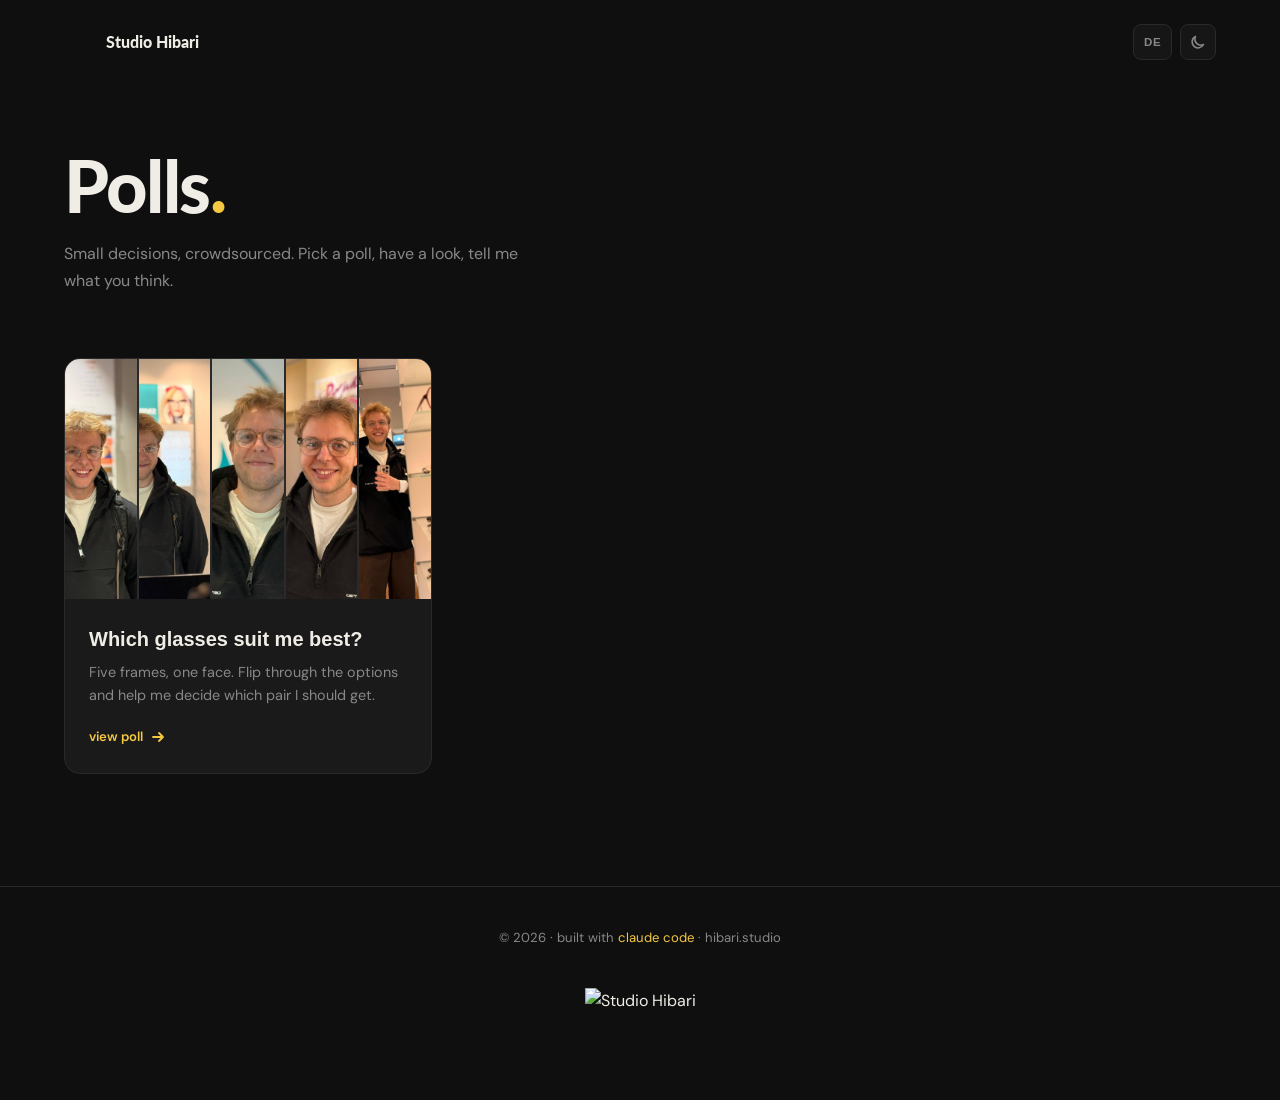
==== commit 29ca9190: "Polls: main-page footer, arrows step across options, finger-following swipe, no tags, mobile option " ====
--- a/polls/index.html
+++ b/polls/index.html
@@ -19,847 +19,7 @@
     } catch (e) {}
   </script>
 
-  <style>
-    /* ===== CSS CUSTOM PROPERTIES ===== */
-    :root {
-      --bg: #0F0F0F;
-      --accent: #F5C842;
-      --text-primary: #F0EDE6;
-      --text-muted: #888888;
-      --surface: #1A1A1A;
-      --border: #2A2A2A;
-
-      --font-heading: 'Lato', sans-serif;
-      --font-body: 'DM Sans', sans-serif;
-
-      --radius-sm: 8px;
-      --radius-md: 12px;
-      --radius-lg: 16px;
-      --radius-xl: 20px;
-      --radius-pill: 999px;
-
-      --space-xs: 0.5rem;
-      --space-sm: 1rem;
-      --space-md: 1.5rem;
-      --space-lg: 2.5rem;
-      --space-xl: 4rem;
-      --space-xxl: 7rem;
-
-      --max-width: 1200px;
-
-      --transition-base: 0.25s ease;
-      --transition-slow: 0.45s ease;
-    }
-
-    /* ===== LIGHT MODE ===== */
-    [data-theme="light"] {
-      --bg: #F7F5F0;
-      --text-primary: #181818;
-      --text-muted: #787068;
-      --surface: #ECEAE4;
-      --border: #D8D5CE;
-      --accent: #D4A800;
-    }
-
-    /* ===== RESET & BASE ===== */
-    *, *::before, *::after {
-      box-sizing: border-box;
-      margin: 0;
-      padding: 0;
-    }
-
-    html {
-      font-size: 16px;
-    }
-
-    body {
-      min-height: 100vh;
-      display: flex;
-      flex-direction: column;
-      background-color: var(--bg);
-      color: var(--text-primary);
-      font-family: var(--font-body);
-      line-height: 1.6;
-      overflow-x: hidden;
-      -webkit-font-smoothing: antialiased;
-    }
-
-    ::selection {
-      background: var(--accent);
-      color: #0F0F0F;
-    }
-
-    a {
-      color: inherit;
-      text-decoration: none;
-    }
-
-    button {
-      cursor: pointer;
-      font-family: var(--font-body);
-      border: none;
-      background: none;
-    }
-
-    img {
-      display: block;
-      max-width: 100%;
-    }
-
-    [hidden] { display: none !important; }
-
-    .container {
-      width: 100%;
-      max-width: var(--max-width);
-      margin: 0 auto;
-      padding: 0 var(--space-md);
-    }
-
-    /* ===== ENTRANCE ANIMATION ===== */
-    .reveal {
-      opacity: 0;
-      transform: translateY(28px);
-      transition: opacity var(--transition-slow), transform var(--transition-slow);
-    }
-
-    .reveal.is-visible {
-      opacity: 1;
-      transform: translateY(0);
-    }
-
-    .reveal-delay-1 { transition-delay: 0.1s; }
-    .reveal-delay-2 { transition-delay: 0.2s; }
-
-    /* ===== TOP BAR ===== */
-    .topbar {
-      display: flex;
-      align-items: center;
-      justify-content: space-between;
-      gap: var(--space-sm);
-      padding-block: var(--space-md);
-    }
-
-    .topbar__logo {
-      display: inline-flex;
-      align-items: center;
-      gap: 10px;
-      font-family: var(--font-heading);
-      font-weight: 900;
-      font-size: 1rem;
-    }
-
-    .topbar__logo img {
-      width: 32px;
-      height: auto;
-    }
-
-    [data-theme="light"] .topbar__logo img {
-      content: url("/images/logo/sh_studiohibari_logo_small_black.png");
-    }
-
-    /* ── Top bar actions (same handles as the main page) ── */
-    .nav__actions {
-      display: flex;
-      align-items: center;
-      gap: 8px;
-    }
-
-    /* ── Theme toggle ── */
-    .nav__theme-toggle {
-      display: flex;
-      align-items: center;
-      justify-content: center;
-      width: 36px;
-      height: 36px;
-      cursor: pointer;
-      background: rgba(26, 26, 26, 0.75);
-      border: 1px solid var(--border);
-      border-radius: var(--radius-sm);
-      backdrop-filter: blur(12px);
-      color: var(--text-muted);
-      transition: color var(--transition-base), border-color var(--transition-base), background var(--transition-base);
-      flex-shrink: 0;
-    }
-
-    [data-theme="light"] .nav__theme-toggle {
-      background: rgba(236, 234, 228, 0.75);
-    }
-
-    .nav__theme-toggle:hover {
-      color: var(--accent);
-      border-color: var(--accent);
-    }
-
-    /* Show the right icon per mode */
-    .nav__theme-toggle .icon-moon { display: block; }
-    .nav__theme-toggle .icon-sun  { display: none;  }
-    [data-theme="light"] .nav__theme-toggle .icon-moon { display: none;  }
-    [data-theme="light"] .nav__theme-toggle .icon-sun  { display: block; }
-
-    /* ── Language toggle ── */
-    .nav__lang-toggle {
-      display: flex;
-      align-items: center;
-      justify-content: center;
-      height: 36px;
-      padding: 0 10px;
-      cursor: pointer;
-      background: rgba(26, 26, 26, 0.75);
-      border: 1px solid var(--border);
-      border-radius: var(--radius-sm);
-      backdrop-filter: blur(12px);
-      font-family: var(--font-heading);
-      font-size: 0.72rem;
-      font-weight: 700;
-      letter-spacing: 0.06em;
-      color: var(--text-muted);
-      transition: color var(--transition-base), border-color var(--transition-base), background var(--transition-base);
-      flex-shrink: 0;
-    }
-
-    [data-theme="light"] .nav__lang-toggle {
-      background: rgba(236, 234, 228, 0.75);
-    }
-
-    .nav__lang-toggle:hover {
-      color: var(--accent);
-      border-color: var(--accent);
-    }
-
-    /* ===== POLLS SECTION ===== */
-    .polls {
-      flex: 1;
-      padding: var(--space-xl) 0 var(--space-xxl);
-    }
-
-    .polls__header {
-      margin-bottom: var(--space-xl);
-    }
-
-    .polls__title {
-      font-family: var(--font-heading);
-      font-weight: 900;
-      font-size: clamp(2.5rem, 8vw, 4.5rem);
-      line-height: 1.05;
-      letter-spacing: -0.02em;
-    }
-
-    .polls__title span {
-      color: var(--accent);
-    }
-
-    .polls__sub {
-      font-size: 1rem;
-      color: var(--text-muted);
-      line-height: 1.7;
-      margin-top: var(--space-sm);
-      max-width: 480px;
-    }
-
-    .polls__grid {
-      display: grid;
-      grid-template-columns: repeat(auto-fill, minmax(min(340px, 100%), 1fr));
-      gap: var(--space-md);
-    }
-
-    /* Poll Card */
-    .card {
-      background: var(--surface);
-      border: 1px solid var(--border);
-      border-radius: var(--radius-lg);
-      overflow: hidden;
-      transition: transform var(--transition-base), border-color var(--transition-base), box-shadow var(--transition-base);
-      cursor: pointer;
-    }
-
-    .card:hover {
-      transform: scale(1.018);
-      border-color: rgba(245, 200, 66, 0.4);
-      box-shadow: 0 12px 40px rgba(0, 0, 0, 0.4);
-    }
-
-    .card__thumbnail {
-      width: 100%;
-      height: 240px;
-      position: relative;
-      overflow: hidden;
-    }
-
-    /* Strip of option previews */
-    .card__strip {
-      display: flex;
-      height: 100%;
-      gap: 2px;
-      background: var(--border);
-    }
-
-    .card__strip img {
-      flex: 1;
-      min-width: 0;
-      height: 100%;
-      object-fit: cover;
-      object-position: 50% 35%;
-      transition: transform 0.4s ease;
-    }
-
-    .card:hover .card__strip img {
-      transform: scale(1.04);
-    }
-
-    .card__body {
-      padding: var(--space-md);
-    }
-
-    .card__title {
-      font-family: var(--font-heading);
-      font-size: 1.25rem;
-      font-weight: 700;
-      color: var(--text-primary);
-      margin-bottom: 6px;
-    }
-
-    .card__desc {
-      font-size: 0.9rem;
-      color: var(--text-muted);
-      margin-bottom: var(--space-sm);
-      line-height: 1.6;
-    }
-
-    .card__tags {
-      display: flex;
-      flex-wrap: wrap;
-      gap: 8px;
-      margin-bottom: var(--space-sm);
-    }
-
-    .card__tag {
-      padding: 4px 12px;
-      border-radius: var(--radius-pill);
-      font-size: 0.72rem;
-      font-weight: 600;
-      letter-spacing: 0.04em;
-      border: 1.5px solid rgba(245, 200, 66, 0.4);
-      color: var(--accent);
-      transition: border-color var(--transition-base), background var(--transition-base);
-    }
-
-    .card:hover .card__tag {
-      border-color: var(--accent);
-    }
-
-    .card__cta {
-      display: inline-flex;
-      align-items: center;
-      gap: 8px;
-      font-size: 0.82rem;
-      font-weight: 600;
-      color: var(--accent);
-      padding-top: var(--space-sm);
-      transition: gap var(--transition-base);
-    }
-
-    .card:hover .card__cta { gap: 13px; }
-
-    /* ============================= */
-    /* ===== POLL MODAL ===== */
-    /* ============================= */
-
-    .project-modal {
-      position: fixed;
-      inset: 0;
-      z-index: 2000;
-      display: flex;
-      align-items: center;
-      justify-content: center;
-      padding: var(--space-md);
-      pointer-events: none;
-      opacity: 0;
-      transition: opacity 0.28s ease;
-    }
-
-    .project-modal.is-open {
-      opacity: 1;
-      pointer-events: all;
-    }
-
-    .project-modal__backdrop {
-      position: absolute;
-      inset: 0;
-      background: rgba(0, 0, 0, 0.72);
-      backdrop-filter: blur(10px);
-      -webkit-backdrop-filter: blur(10px);
-    }
-
-    .project-modal__panel {
-      position: relative;
-      z-index: 1;
-      width: 100%;
-      max-width: 880px;
-      max-height: 90vh;
-      overflow-y: auto;
-      background: var(--bg);
-      border: 1px solid var(--border);
-      border-radius: var(--radius-xl);
-      scrollbar-width: thin;
-      scrollbar-color: var(--border) transparent;
-      transform: scale(0.94) translateY(20px);
-      transition: transform 0.38s cubic-bezier(0.34, 1.56, 0.64, 1);
-    }
-
-    .project-modal.is-open .project-modal__panel {
-      transform: scale(1) translateY(0);
-    }
-
-    /* Poll prev / next — fixed to screen edges */
-    .project-modal__project-nav {
-      position: fixed;
-      top: 50%;
-      transform: translateY(-50%) scale(0.85);
-      z-index: 2002;
-      width: 48px;
-      height: 48px;
-      border-radius: 50%;
-      background: rgba(255, 255, 255, 0.08);
-      backdrop-filter: blur(10px);
-      -webkit-backdrop-filter: blur(10px);
-      border: 1px solid rgba(255, 255, 255, 0.15);
-      color: #fff;
-      cursor: pointer;
-      display: flex;
-      align-items: center;
-      justify-content: center;
-      opacity: 0;
-      pointer-events: none;
-      transition: opacity 0.3s ease, background 0.2s ease,
-                  transform 0.3s cubic-bezier(0.34, 1.56, 0.64, 1);
-    }
-
-    .project-modal.is-open .project-modal__project-nav {
-      opacity: 1;
-      pointer-events: all;
-      transform: translateY(-50%) scale(1);
-    }
-
-    .project-modal__project-nav:hover {
-      background: rgba(255, 255, 255, 0.18);
-      transform: translateY(-50%) scale(1.1);
-    }
-
-    .project-modal__project-nav--prev { left: 16px; }
-    .project-modal__project-nav--next { right: 16px; }
-
-    @media (max-width: 600px) {
-      .project-modal__project-nav { width: 38px; height: 38px; }
-      .project-modal__project-nav--prev { left: 6px; }
-      .project-modal__project-nav--next { right: 6px; }
-    }
-
-    .project-modal__close {
-      position: sticky;
-      top: var(--space-md);
-      float: right;
-      margin: var(--space-md) var(--space-md) calc(-36px - var(--space-md)) 0;
-      width: 36px;
-      height: 36px;
-      border-radius: 50%;
-      background: var(--surface);
-      border: 1px solid var(--border);
-      color: var(--text-muted);
-      display: flex;
-      align-items: center;
-      justify-content: center;
-      cursor: pointer;
-      z-index: 10;
-      flex-shrink: 0;
-      transition: color var(--transition-base), border-color var(--transition-base);
-    }
-
-    .project-modal__close:hover {
-      color: var(--text-primary);
-      border-color: var(--text-muted);
-    }
-
-    /* ── Image Viewer ── */
-    .screenshot-viewer {
-      position: relative;
-      width: 100%;
-      overflow: hidden;
-      background: var(--bg);
-      border-bottom: 1px solid var(--border);
-      border-radius: var(--radius-xl) var(--radius-xl) 0 0;
-    }
-
-    .screenshot-viewer__track {
-      display: flex;
-      transition: transform 0.42s cubic-bezier(0.4, 0, 0.2, 1);
-      will-change: transform;
-    }
-
-    .screenshot-viewer__slide {
-      flex-shrink: 0;
-      width: 100%;
-      position: relative;
-      overflow: hidden;
-      cursor: zoom-in;
-      background: var(--surface);
-      display: flex;
-      align-items: center;
-      justify-content: center;
-    }
-
-    .screenshot-viewer__slide img {
-      width: 100%;
-      height: 70vh;
-      object-fit: contain;
-      display: block;
-      transition: transform 0.45s ease, filter 0.3s ease;
-    }
-
-    .screenshot-viewer__slide:hover img {
-      transform: scale(1.02);
-      filter: brightness(1.06);
-    }
-
-    .screenshot-viewer__slide::after {
-      content: '';
-      position: absolute;
-      inset: 0;
-      background: rgba(0, 0, 0, 0);
-      transition: background 0.3s ease;
-      pointer-events: none;
-    }
-
-    .screenshot-viewer__slide:hover::after {
-      background: rgba(0, 0, 0, 0.18);
-    }
-
-    .screenshot-viewer__zoom {
-      position: absolute;
-      top: 50%;
-      left: 50%;
-      transform: translate(-50%, -50%) scale(0.7);
-      opacity: 0;
-      color: #fff;
-      pointer-events: none;
-      z-index: 1;
-      transition: opacity 0.25s ease, transform 0.25s ease;
-    }
-
-    .screenshot-viewer__slide:hover .screenshot-viewer__zoom {
-      opacity: 1;
-      transform: translate(-50%, -50%) scale(1);
-    }
-
-    /* Option badge on each slide */
-    .screenshot-viewer__badge {
-      position: absolute;
-      top: 14px;
-      left: 14px;
-      z-index: 2;
-      padding: 5px 12px;
-      border-radius: var(--radius-pill);
-      background: rgba(10, 10, 10, 0.55);
-      backdrop-filter: blur(8px);
-      -webkit-backdrop-filter: blur(8px);
-      border: 1px solid rgba(255, 255, 255, 0.15);
-      color: #fff;
-      font-size: 0.72rem;
-      font-weight: 600;
-      letter-spacing: 0.05em;
-      text-transform: uppercase;
-      pointer-events: none;
-    }
-
-    /* Prev / Next buttons */
-    .screenshot-viewer__nav {
-      position: absolute;
-      top: 50%;
-      transform: translateY(-50%);
-      z-index: 2;
-      width: 40px;
-      height: 40px;
-      border-radius: 50%;
-      background: rgba(10, 10, 10, 0.55);
-      backdrop-filter: blur(8px);
-      border: 1px solid rgba(255, 255, 255, 0.15);
-      color: #fff;
-      cursor: pointer;
-      display: flex;
-      align-items: center;
-      justify-content: center;
-      opacity: 0;
-      transition: opacity 0.2s ease, background 0.2s ease, transform 0.25s cubic-bezier(0.34, 1.56, 0.64, 1);
-    }
-
-    .screenshot-viewer:hover .screenshot-viewer__nav,
-    .screenshot-viewer__nav:focus-visible { opacity: 1; }
-
-    @media (hover: none) { .screenshot-viewer__nav { opacity: 1 !important; } }
-
-    .screenshot-viewer__nav:hover {
-      background: rgba(10, 10, 10, 0.8);
-      transform: translateY(-50%) scale(1.1);
-    }
-
-    .screenshot-viewer__nav--prev { left: 14px; }
-    .screenshot-viewer__nav--next { right: 14px; }
-
-    /* Dots — images within the active option */
-    .screenshot-viewer__dots {
-      display: flex;
-      gap: 7px;
-      justify-content: center;
-      padding: 12px 0 10px;
-      min-height: 28px;
-    }
-
-    .screenshot-viewer__dot {
-      width: 6px;
-      height: 6px;
-      border-radius: 50%;
-      background: var(--border);
-      cursor: pointer;
-      border: none;
-      padding: 0;
-      transition: background 0.2s ease, transform 0.2s cubic-bezier(0.34, 1.56, 0.64, 1);
-    }
-
-    .screenshot-viewer__dot.is-active {
-      background: var(--accent);
-      transform: scale(1.4);
-    }
-
-    @media (max-width: 600px) {
-      .screenshot-viewer__slide img { height: 50vh; }
-    }
-
-    /* ── Option picker ── */
-    .poll-options {
-      display: grid;
-      grid-template-columns: repeat(5, minmax(0, 1fr));
-      gap: 10px;
-      margin-bottom: var(--space-lg);
-    }
-
-    .poll-option {
-      position: relative;
-      display: flex;
-      flex-direction: column;
-      align-items: stretch;
-      gap: 8px;
-      padding: 0;
-      color: var(--text-muted);
-      font-size: 0.78rem;
-      font-weight: 600;
-      transition: color var(--transition-base);
-    }
-
-    .poll-option__thumb {
-      aspect-ratio: 3 / 4;
-      border-radius: var(--radius-md);
-      overflow: hidden;
-      border: 2px solid var(--border);
-      transition: border-color var(--transition-base), transform 0.25s cubic-bezier(0.34, 1.56, 0.64, 1);
-    }
-
-    .poll-option__thumb img {
-      width: 100%;
-      height: 100%;
-      object-fit: cover;
-      object-position: 50% 35%;
-    }
-
-    .poll-option:hover .poll-option__thumb {
-      border-color: rgba(245, 200, 66, 0.5);
-      transform: scale(1.04);
-    }
-
-    .poll-option.is-active { color: var(--accent); }
-
-    .poll-option.is-active .poll-option__thumb {
-      border-color: var(--accent);
-    }
-
-    @media (max-width: 600px) {
-      .poll-options { gap: 6px; }
-      .poll-option { font-size: 0.68rem; white-space: nowrap; }
-    }
-
-    /* ── Lightbox ── */
-    .lightbox {
-      position: fixed;
-      inset: 0;
-      z-index: 3000;
-      display: flex;
-      flex-direction: column;
-      align-items: center;
-      justify-content: center;
-      padding: 20px 60px;
-      opacity: 0;
-      pointer-events: none;
-      transition: opacity 0.25s ease;
-    }
-
-    .lightbox.is-open {
-      opacity: 1;
-      pointer-events: all;
-    }
-
-    .lightbox__backdrop {
-      position: absolute;
-      inset: 0;
-      background: rgba(0, 0, 0, 0.93);
-      backdrop-filter: blur(18px);
-      -webkit-backdrop-filter: blur(18px);
-    }
-
-    .lightbox__close {
-      position: fixed;
-      top: 20px;
-      right: 20px;
-      z-index: 1;
-      width: 44px;
-      height: 44px;
-      border-radius: 50%;
-      background: rgba(255, 255, 255, 0.1);
-      border: 1px solid rgba(255, 255, 255, 0.2);
-      color: #fff;
-      cursor: pointer;
-      display: flex;
-      align-items: center;
-      justify-content: center;
-      transition: background 0.2s ease, transform 0.2s cubic-bezier(0.34, 1.56, 0.64, 1);
-    }
-
-    .lightbox__close:hover {
-      background: rgba(255, 255, 255, 0.2);
-      transform: scale(1.12) rotate(90deg);
-    }
-
-    .lightbox__viewer {
-      position: relative;
-      z-index: 1;
-      display: flex;
-      align-items: center;
-      gap: var(--space-md);
-      max-width: 100%;
-    }
-
-    .lightbox__img-wrap {
-      max-width: calc(100vw - 160px);
-      max-height: 82vh;
-      border-radius: var(--radius-lg);
-      overflow: hidden;
-      display: flex;
-      align-items: center;
-      justify-content: center;
-      transition: transform 0.35s cubic-bezier(0.34, 1.2, 0.64, 1), opacity 0.25s ease;
-    }
-
-    .lightbox__img-wrap.is-transitioning {
-      opacity: 0;
-      transform: scale(0.96);
-    }
-
-    .lightbox__img-wrap img {
-      max-width: 100%;
-      max-height: 82vh;
-      object-fit: contain;
-      display: block;
-      border-radius: var(--radius-md);
-    }
-
-    .lightbox__btn {
-      flex-shrink: 0;
-      width: 48px;
-      height: 48px;
-      border-radius: 50%;
-      background: rgba(255, 255, 255, 0.1);
-      border: 1px solid rgba(255, 255, 255, 0.2);
-      color: #fff;
-      cursor: pointer;
-      display: flex;
-      align-items: center;
-      justify-content: center;
-      z-index: 1;
-      transition: background 0.2s ease, transform 0.25s cubic-bezier(0.34, 1.56, 0.64, 1);
-    }
-
-    .lightbox__btn:hover {
-      background: rgba(255, 255, 255, 0.22);
-      transform: scale(1.12);
-    }
-
-    .lightbox__counter {
-      position: fixed;
-      bottom: 24px;
-      left: 50%;
-      transform: translateX(-50%);
-      z-index: 1;
-      font-size: 0.75rem;
-      color: rgba(255, 255, 255, 0.5);
-      letter-spacing: 0.08em;
-    }
-
-    @media (max-width: 600px) {
-      .lightbox { padding: 60px 0 60px; }
-      .lightbox__img-wrap { max-width: 100vw; border-radius: 0; }
-      .lightbox__btn { display: none; }
-    }
-
-    .project-modal__content {
-      padding: var(--space-lg);
-    }
-
-    .project-modal__tags {
-      display: flex;
-      flex-wrap: wrap;
-      gap: 8px;
-      margin-bottom: var(--space-sm);
-    }
-
-    .project-modal__title {
-      font-family: var(--font-heading);
-      font-size: clamp(1.5rem, 4vw, 2.2rem);
-      font-weight: 900;
-      color: var(--text-primary);
-      line-height: 1.1;
-      letter-spacing: -0.02em;
-      margin-bottom: var(--space-sm);
-    }
-
-    .project-modal__desc {
-      font-size: 1rem;
-      color: var(--text-muted);
-      line-height: 1.75;
-      margin-bottom: var(--space-lg);
-      max-width: 640px;
-    }
-
-    .project-modal__section-heading {
-      font-family: var(--font-heading);
-      font-size: 0.72rem;
-      font-weight: 700;
-      color: var(--accent);
-      text-transform: uppercase;
-      letter-spacing: 0.1em;
-      margin-bottom: 12px;
-    }
-
-    @media (max-width: 600px) {
-      .project-modal__panel { max-height: 95vh; border-radius: var(--radius-lg); }
-      .project-modal__content { padding: var(--space-md); }
-    }
-
-    /* ===== FOOTER ===== */
-    .footer {
-      padding-block: var(--space-md);
-      border-top: 1px solid var(--border);
-      font-size: 0.75rem;
-      color: var(--text-muted);
-      text-align: center;
-    }
-  </style>
+  <link rel="stylesheet" href="/polls/polls.css" />
 </head>
 <body>
   <header class="container topbar">
@@ -886,7 +46,7 @@
   <main class="polls">
     <div class="container">
       <div class="polls__header reveal">
-        <h1 class="polls__title">Polls<span>.</span></h1>
+        <h1 class="page-title">Polls<span>.</span></h1>
         <p class="polls__sub" data-i18n="sub">Small decisions, crowdsourced. Pick a poll, have a look, tell me what you think.</p>
       </div>
 
@@ -894,464 +54,19 @@
     </div>
   </main>
 
-  <footer class="footer">© 2026 · hibari.studio</footer>
-
-  <!-- ===== POLL MODAL ===== -->
-  <div class="project-modal" id="pollModal" aria-hidden="true" role="dialog" aria-modal="true" aria-labelledby="modalTitle">
-    <div class="project-modal__backdrop" id="modalBackdrop"></div>
-
-    <button class="project-modal__project-nav project-modal__project-nav--prev" id="pollPrev" aria-label="Previous poll">
-      <svg width="20" height="20" viewBox="0 0 20 20" fill="none" aria-hidden="true"><path d="M13 16L7 10l6-6" stroke="currentColor" stroke-width="2" stroke-linecap="round" stroke-linejoin="round"/></svg>
-    </button>
-    <button class="project-modal__project-nav project-modal__project-nav--next" id="pollNext" aria-label="Next poll">
-      <svg width="20" height="20" viewBox="0 0 20 20" fill="none" aria-hidden="true"><path d="M7 4l6 6-6 6" stroke="currentColor" stroke-width="2" stroke-linecap="round" stroke-linejoin="round"/></svg>
-    </button>
-
-    <div class="project-modal__panel" id="modalPanel">
-      <button class="project-modal__close" id="modalClose" aria-label="Close">
-        <svg width="16" height="16" viewBox="0 0 16 16" fill="none" aria-hidden="true">
-          <path d="M3 3l10 10M13 3L3 13" stroke="currentColor" stroke-width="1.8" stroke-linecap="round"/>
-        </svg>
-      </button>
-      <div class="screenshot-viewer" id="imageViewer">
-        <div class="screenshot-viewer__track" id="imageTrack"></div>
-        <button class="screenshot-viewer__nav screenshot-viewer__nav--prev" id="imgPrev" aria-label="Previous image">
-          <svg width="18" height="18" viewBox="0 0 18 18" fill="none" aria-hidden="true"><path d="M11 14L6 9l5-5" stroke="currentColor" stroke-width="2" stroke-linecap="round" stroke-linejoin="round"/></svg>
-        </button>
-        <button class="screenshot-viewer__nav screenshot-viewer__nav--next" id="imgNext" aria-label="Next image">
-          <svg width="18" height="18" viewBox="0 0 18 18" fill="none" aria-hidden="true"><path d="M7 4l5 5-5 5" stroke="currentColor" stroke-width="2" stroke-linecap="round" stroke-linejoin="round"/></svg>
-        </button>
-        <div class="screenshot-viewer__dots" id="imgDots"></div>
-      </div>
-      <div class="project-modal__content">
-        <div class="project-modal__tags" id="modalTags"></div>
-        <h2 class="project-modal__title" id="modalTitle"></h2>
-        <p class="project-modal__desc" id="modalDesc"></p>
-        <p class="project-modal__section-heading" id="modalOptionsHeading"></p>
-        <div class="poll-options" id="pollOptions"></div>
+  <!-- ===== FOOTER ===== -->
+  <footer class="footer">
+    <div class="container">
+      <p class="footer__text">
+        © 2026 · built with <span>claude code</span> · hibari.studio
+      </p>
+      <div class="footer__logo">
+        <img class="logo-dark"  src="/images/logo/studiohibari_logo_small_white.png" alt="Studio Hibari" />
+        <img class="logo-light" src="/images/logo/studiohibari_logo_small_black.png" alt="Studio Hibari" />
       </div>
     </div>
-  </div>
+  </footer>
 
-  <!-- ===== LIGHTBOX ===== -->
-  <div class="lightbox" id="lightbox" aria-hidden="true">
-    <div class="lightbox__backdrop" id="lightboxBackdrop"></div>
-    <button class="lightbox__close" id="lightboxClose" aria-label="Close">
-      <svg width="16" height="16" viewBox="0 0 16 16" fill="none" aria-hidden="true">
-        <path d="M3 3l10 10M13 3L3 13" stroke="currentColor" stroke-width="1.8" stroke-linecap="round"/>
-      </svg>
-    </button>
-    <div class="lightbox__viewer">
-      <button class="lightbox__btn lightbox__btn--prev" id="lightboxPrev" aria-label="Previous">
-        <svg width="20" height="20" viewBox="0 0 20 20" fill="none" aria-hidden="true"><path d="M13 16L7 10l6-6" stroke="currentColor" stroke-width="2" stroke-linecap="round" stroke-linejoin="round"/></svg>
-      </button>
-      <div class="lightbox__img-wrap" id="lightboxImgWrap">
-        <img id="lightboxImg" alt="" />
-      </div>
-      <button class="lightbox__btn lightbox__btn--next" id="lightboxNext" aria-label="Next">
-        <svg width="20" height="20" viewBox="0 0 20 20" fill="none" aria-hidden="true"><path d="M7 4l6 6-6 6" stroke="currentColor" stroke-width="2" stroke-linecap="round" stroke-linejoin="round"/></svg>
-      </button>
-    </div>
-    <div class="lightbox__counter" id="lightboxCounter"></div>
-  </div>
-
-  <script>
-    /* =====================================================
-       LANGUAGE — mirrors the choice made on the main page
-       ===================================================== */
-    let currentLang = 'en';
-    try { if (localStorage.getItem('lang') === 'de') currentLang = 'de'; } catch (e) {}
-
-    const str = v => (typeof v === 'object' && v !== null) ? (v[currentLang] ?? v.en) : v;
-
-    const ui = {
-      sub:{ en: 'Small decisions, crowdsourced. Pick a poll, have a look, tell me what you think.', de: 'Kleine Entscheidungen, gemeinsam getroffen. Umfrage auswählen, reinschauen, mitreden.' },
-      cta:     { en: 'view poll', de: 'zur Umfrage' },
-      option:  { en: 'Option', de: 'Option' },
-      options: { en: 'The options', de: 'Die Optionen' },
-    };
-
-    /* =====================================================
-       POLL DATA
-       ===================================================== */
-    const G = '/images/polls/glasses/';
-    const pollData = {
-      glasses: {
-        title: { en: 'Which glasses suit me best?', de: 'Welche Brille steht mir am besten?' },
-        desc:  { en: 'Five frames, one face. Flip through the options and help me decide which pair I should get.', de: 'Fünf Gestelle, ein Gesicht. Klick dich durch die Optionen und hilf mir zu entscheiden, welche Brille ich nehmen soll.' },
-        tags:  [{ en: '5 options', de: '5 Optionen' }, 'Style', { en: 'Open', de: 'Offen' }],
-        options: [
-          { images: [G + 'glasses1/photo_5352732336040126861_y.jpg', G + 'glasses1/photo_5352732336040126862_y.jpg', G + 'glasses1/photo_5352732336040126863_y.jpg'] },
-          { images: [G + 'glasses2/photo_5352732336040126869_y.jpg', G + 'glasses2/photo_5352732336040126870_y.jpg'] },
-          { images: [G + 'glasses3/photo_5352732336040126868_y.jpg'] },
-          { images: [G + 'glasses4/photo_5352732336040126866_y.jpg'] },
-          { images: [G + 'glasses5/photo_5352732336040126865_y.jpg'] },
-        ],
-      },
-    };
-    const pollOrder = Object.keys(pollData);
-
-    /* =====================================================
-       CARDS
-       ===================================================== */
-    const arrowSvg = '<svg width="14" height="14" viewBox="0 0 14 14" fill="none" aria-hidden="true"><path d="M2 7h10M8 3l4 4-4 4" stroke="currentColor" stroke-width="1.8" stroke-linecap="round" stroke-linejoin="round"/></svg>';
-
-    const pollsGrid = document.getElementById('pollsGrid');
-
-    function renderCards() {
-      pollsGrid.innerHTML = pollOrder.map((id, i) => {
-      const p = pollData[id];
-      return `
-        <article class="card reveal reveal-delay-${(i % 2) + 1}" data-poll="${id}" tabindex="0" role="button">
-          <div class="card__thumbnail">
-            <div class="card__strip">
-              ${p.options.map(o => `<img src="${o.images[0]}" alt="" loading="lazy" />`).join('')}
-            </div>
-          </div>
-          <div class="card__body">
-            <h3 class="card__title">${str(p.title)}</h3>
-            <p class="card__desc">${str(p.desc)}</p>
-            <div class="card__tags">${p.tags.map(t => `<span class="card__tag">${str(t)}</span>`).join('')}</div>
-            <span class="card__cta"><span>${str(ui.cta)}</span> ${arrowSvg}</span>
-          </div>
-        </article>`;
-      }).join('');
-      pollsGrid.querySelectorAll('.reveal').forEach(el => revealObserver.observe(el));
-    }
-
-    /* =====================================================
-       SCROLL REVEAL
-       ===================================================== */
-    const revealObserver = new IntersectionObserver((entries) => {
-      entries.forEach(entry => {
-        if (entry.isIntersecting) {
-          entry.target.classList.add('is-visible');
-          revealObserver.unobserve(entry.target);
-        }
-      });
-    }, { threshold: 0.12 });
-    document.querySelectorAll('.reveal').forEach(el => revealObserver.observe(el));
-
-    /* =====================================================
-       LANGUAGE TOGGLE
-       ===================================================== */
-    const langToggle = document.getElementById('langToggle');
-    let cardsRendered = false;
-
-    function setLang(lang) {
-      currentLang = lang;
-      try { localStorage.setItem('lang', lang); } catch (e) {}
-      document.documentElement.lang = lang;
-      langToggle.textContent = lang === 'en' ? 'DE' : 'EN';
-      document.querySelectorAll('[data-i18n]').forEach(el => { el.textContent = str(ui[el.dataset.i18n]); });
-      renderCards();
-      // Cards already on screen shouldn't animate in again
-      if (cardsRendered) pollsGrid.querySelectorAll('.reveal').forEach(el => el.classList.add('is-visible'));
-      cardsRendered = true;
-    }
-
-    setLang(currentLang);
-    langToggle.addEventListener('click', () => setLang(currentLang === 'en' ? 'de' : 'en'));
-
-    /* =====================================================
-       THEME TOGGLE — dark / light
-       ===================================================== */
-    const root = document.documentElement;
-
-    document.getElementById('themeToggle').addEventListener('click', () => {
-      const isLight = root.getAttribute('data-theme') === 'light';
-      if (isLight) root.removeAttribute('data-theme');
-      else root.setAttribute('data-theme', 'light');
-      try { localStorage.setItem('theme', isLight ? 'dark' : 'light'); } catch (e) {}
-    });
-
-    /* =====================================================
-       POLL MODAL
-       ===================================================== */
-    const modal         = document.getElementById('pollModal');
-    const modalPanel    = document.getElementById('modalPanel');
-    const modalClose    = document.getElementById('modalClose');
-    const modalBackdrop = document.getElementById('modalBackdrop');
-    const imgTrack      = document.getElementById('imageTrack');
-    const imgDotsEl     = document.getElementById('imgDots');
-    const imgPrev       = document.getElementById('imgPrev');
-    const imgNext       = document.getElementById('imgNext');
-    const optionsEl     = document.getElementById('pollOptions');
-    const pollPrev      = document.getElementById('pollPrev');
-    const pollNext      = document.getElementById('pollNext');
-
-    /* ── Swipe helper ── */
-    function addSwipe(el, onLeft, onRight) {
-      let sx = 0;
-      el.addEventListener('touchstart', e => { sx = e.touches[0].clientX; }, { passive: true });
-      el.addEventListener('touchend',   e => {
-        const dx = e.changedTouches[0].clientX - sx;
-        if (Math.abs(dx) > 44) { dx < 0 ? onLeft() : onRight(); }
-      }, { passive: true });
-    }
-
-    /* ── Image viewer — all options' images in one track ── */
-    let slides = [];   // [{ src, option, indexInOption }]
-    let imgIdx = 0;
-
-    function imgGoTo(idx, skipAnim) {
-      imgIdx = ((idx % slides.length) + slides.length) % slides.length;
-      if (skipAnim) {
-        imgTrack.style.transition = 'none';
-        imgTrack.style.transform  = `translateX(-${imgIdx * 100}%)`;
-        requestAnimationFrame(() => { imgTrack.style.transition = ''; });
-      } else {
-        imgTrack.style.transform = `translateX(-${imgIdx * 100}%)`;
-      }
-      syncOptionState();
-    }
-
-    function optionGoTo(optIdx) {
-      imgGoTo(slides.findIndex(s => s.option === optIdx));
-    }
-
-    // Slide indices belonging to the active option
-    function optionSlideIdxs() {
-      const opt = slides[imgIdx].option;
-      return slides.map((s, i) => i).filter(i => slides[i].option === opt);
-    }
-
-    // Arrows / swipe / keys cycle within the active option only
-    function imgStep(dir) {
-      const idxs = optionSlideIdxs();
-      if (idxs.length < 2) return;
-      const pos = idxs.indexOf(imgIdx);
-      imgGoTo(idxs[(pos + dir + idxs.length) % idxs.length]);
-    }
-
-    // Highlight the active option and show dots for its images
-    function syncOptionState() {
-      const cur = slides[imgIdx];
-      optionsEl.querySelectorAll('.poll-option').forEach((b, i) => {
-        b.classList.toggle('is-active', i === cur.option);
-        b.setAttribute('aria-pressed', i === cur.option ? 'true' : 'false');
-      });
-
-      const inOption = slides.map((s, i) => ({ ...s, i })).filter(s => s.option === cur.option);
-      imgPrev.hidden = imgNext.hidden = inOption.length < 2;
-      imgDotsEl.innerHTML = inOption.length > 1
-        ? inOption.map(s => `<button class="screenshot-viewer__dot${s.i === imgIdx ? ' is-active' : ''}" data-i="${s.i}" aria-label="Image ${s.indexInOption + 1}"></button>`).join('')
-        : '';
-      imgDotsEl.querySelectorAll('.screenshot-viewer__dot').forEach(d =>
-        d.addEventListener('click', () => imgGoTo(+d.dataset.i)));
-    }
-
-    function buildViewer(p) {
-      slides = p.options.flatMap((o, optIdx) =>
-        o.images.map((src, i) => ({ src, option: optIdx, indexInOption: i })));
-
-      imgTrack.innerHTML = slides.map((s, i) => `
-        <div class="screenshot-viewer__slide" data-index="${i}">
-          <span class="screenshot-viewer__badge">${str(ui.option)} ${s.option + 1}</span>
-          <img src="${s.src}" alt="${str(ui.option)} ${s.option + 1}" loading="lazy" />
-          <div class="screenshot-viewer__zoom" aria-hidden="true">
-            <svg width="28" height="28" viewBox="0 0 28 28" fill="none">
-              <circle cx="12" cy="12" r="8" stroke="white" stroke-width="1.8"/>
-              <path d="M18 18l6 6" stroke="white" stroke-width="2" stroke-linecap="round"/>
-              <path d="M9 12h6M12 9v6" stroke="white" stroke-width="1.8" stroke-linecap="round"/>
-            </svg>
-          </div>
-        </div>`).join('');
-
-      optionsEl.innerHTML = p.options.map((o, i) => `
-        <button class="poll-option" data-option="${i}" aria-pressed="false">
-          <span class="poll-option__thumb"><img src="${o.images[0]}" alt="" loading="lazy" /></span>
-          ${str(ui.option)} ${i + 1}
-        </button>`).join('');
-
-      optionsEl.querySelectorAll('.poll-option').forEach(b =>
-        b.addEventListener('click', () => optionGoTo(+b.dataset.option)));
-
-      // Slide click → lightbox with the active option's images
-      imgTrack.querySelectorAll('.screenshot-viewer__slide').forEach(slide =>
-        slide.addEventListener('click', () => {
-          const idxs = optionSlideIdxs();
-          openLightbox(idxs.map(i => ({ ...slides[i], i })), idxs.indexOf(+slide.dataset.index));
-        }));
-
-      imgGoTo(0, true);
-    }
-
-    imgPrev.addEventListener('click', () => imgStep(-1));
-    imgNext.addEventListener('click', () => imgStep(1));
-    addSwipe(document.getElementById('imageViewer'),
-      () => imgStep(1),
-      () => imgStep(-1));
-
-    /* ── Lightbox ── */
-    const lightbox        = document.getElementById('lightbox');
-    const lightboxImg     = document.getElementById('lightboxImg');
-    const lightboxImgWrap = document.getElementById('lightboxImgWrap');
-    const lightboxCounter = document.getElementById('lightboxCounter');
-    const lightboxPrev    = document.getElementById('lightboxPrev');
-    const lightboxNext    = document.getElementById('lightboxNext');
-
-    let lbSlides = [];
-    let lbIdx    = 0;
-
-    function lbUpdateCounter() {
-      const s = lbSlides[lbIdx];
-      lightboxCounter.textContent = lbSlides.length > 1
-        ? `${str(ui.option)} ${s.option + 1} · ${lbIdx + 1} / ${lbSlides.length}`
-        : `${str(ui.option)} ${s.option + 1}`;
-      lightboxPrev.hidden = lightboxNext.hidden = lbSlides.length < 2;
-    }
-
-    function lbGoTo(idx) {
-      if (lbSlides.length < 2) return;
-      lbIdx = ((idx % lbSlides.length) + lbSlides.length) % lbSlides.length;
-      lightboxImgWrap.classList.add('is-transitioning');
-      setTimeout(() => {
-        lightboxImg.src = lbSlides[lbIdx].src;
-        lightboxImgWrap.classList.remove('is-transitioning');
-        lbUpdateCounter();
-      }, 220);
-      // Keep the viewer behind in sync
-      imgGoTo(lbSlides[lbIdx].i, true);
-    }
-
-    function openLightbox(items, startIdx) {
-      lbSlides = items;
-      lbIdx    = startIdx ?? 0;
-      lightboxImg.src = lbSlides[lbIdx].src;
-      lbUpdateCounter();
-      lightbox.classList.add('is-open');
-      lightbox.setAttribute('aria-hidden', 'false');
-    }
-
-    function closeLightbox() {
-      lightbox.classList.remove('is-open');
-      lightbox.setAttribute('aria-hidden', 'true');
-    }
-
-    lightboxPrev.addEventListener('click', () => lbGoTo(lbIdx - 1));
-    lightboxNext.addEventListener('click', () => lbGoTo(lbIdx + 1));
-    document.getElementById('lightboxClose').addEventListener('click', closeLightbox);
-    document.getElementById('lightboxBackdrop').addEventListener('click', closeLightbox);
-    addSwipe(lightbox, () => lbGoTo(lbIdx + 1), () => lbGoTo(lbIdx - 1));
-
-    /* ── Modal open/close ── */
-    let currentPollId = null;
-    let isAnimating   = false;
-
-    // Poll-to-poll arrows only make sense with more than one poll
-    pollPrev.hidden = pollNext.hidden = pollOrder.length < 2;
-
-    function populateModal(p) {
-      buildViewer(p);
-      document.getElementById('modalTags').innerHTML = p.tags
-        .map(t => `<span class="card__tag">${str(t)}</span>`).join('');
-      document.getElementById('modalTitle').textContent = str(p.title);
-      document.getElementById('modalDesc').textContent  = str(p.desc);
-      document.getElementById('modalOptionsHeading').textContent = str(ui.options);
-    }
-
-    function openModal(pollId, direction) {
-      const p = pollData[pollId];
-      if (!p || isAnimating) return;
-
-      const isUpdate = modal.classList.contains('is-open') && direction;
-
-      if (isUpdate) {
-        isAnimating = true;
-        const exitX  = direction === 'next' ? '-72px' : '72px';
-        const enterX = direction === 'next' ? '72px' : '-72px';
-
-        // Slide out
-        modalPanel.style.transition = 'transform 0.22s ease, opacity 0.18s ease';
-        modalPanel.style.transform  = `translateX(${exitX}) scale(0.97)`;
-        modalPanel.style.opacity    = '0';
-
-        setTimeout(() => {
-          populateModal(p);
-          modalPanel.scrollTop = 0;
-          currentPollId = pollId;
-
-          // Snap to enter position
-          modalPanel.style.transition = 'none';
-          modalPanel.style.transform  = `translateX(${enterX}) scale(0.97)`;
-
-          requestAnimationFrame(() => requestAnimationFrame(() => {
-            // Slide in with spring
-            modalPanel.style.transition = 'transform 0.38s cubic-bezier(0.34, 1.2, 0.64, 1), opacity 0.28s ease';
-            modalPanel.style.transform  = '';
-            modalPanel.style.opacity    = '';
-            setTimeout(() => { isAnimating = false; }, 400);
-          }));
-        }, 210);
-
-      } else {
-        populateModal(p);
-        currentPollId = pollId;
-        modal.classList.add('is-open');
-        modal.setAttribute('aria-hidden', 'false');
-        document.body.style.overflow = 'hidden';
-        modalClose.focus();
-      }
-    }
-
-    function navigatePoll(direction) {
-      if (pollOrder.length < 2) return;
-      const idx  = pollOrder.indexOf(currentPollId);
-      const next = (idx + (direction === 'next' ? 1 : -1) + pollOrder.length) % pollOrder.length;
-      openModal(pollOrder[next], direction);
-    }
-
-    function closeModal() {
-      modal.classList.remove('is-open');
-      modal.setAttribute('aria-hidden', 'true');
-      document.body.style.overflow = '';
-      modalPanel.style.transform = '';
-      modalPanel.style.opacity   = '';
-      isAnimating = false;
-    }
-
-    pollPrev.addEventListener('click', () => navigatePoll('prev'));
-    pollNext.addEventListener('click', () => navigatePoll('next'));
-
-    // Swipe on modal panel (but not inside the image viewer) to navigate polls
-    let pollSwipeX = 0;
-    modalPanel.addEventListener('touchstart', e => {
-      if (e.target.closest('#imageViewer')) return;
-      pollSwipeX = e.touches[0].clientX;
-    }, { passive: true });
-    modalPanel.addEventListener('touchend', e => {
-      if (e.target.closest('#imageViewer')) return;
-      const dx = e.changedTouches[0].clientX - pollSwipeX;
-      if (Math.abs(dx) > 80) navigatePoll(dx < 0 ? 'next' : 'prev');
-    }, { passive: true });
-
-    // Delegated — cards are re-rendered on language change
-    pollsGrid.addEventListener('click', e => {
-      const card = e.target.closest('.card[data-poll]');
-      if (card) openModal(card.dataset.poll);
-    });
-    pollsGrid.addEventListener('keydown', e => {
-      const card = e.target.closest('.card[data-poll]');
-      if (card && (e.key === 'Enter' || e.key === ' ')) { e.preventDefault(); openModal(card.dataset.poll); }
-    });
-
-    modalClose.addEventListener('click', closeModal);
-    modalBackdrop.addEventListener('click', closeModal);
-    document.addEventListener('keydown', e => {
-      if (e.key === 'Escape') {
-        if (lightbox.classList.contains('is-open')) { closeLightbox(); return; }
-        if (modal.classList.contains('is-open')) closeModal();
-      }
-      if (lightbox.classList.contains('is-open')) {
-        if (e.key === 'ArrowLeft')  lbGoTo(lbIdx - 1);
-        if (e.key === 'ArrowRight') lbGoTo(lbIdx + 1);
-      }
-      if (modal.classList.contains('is-open') && !lightbox.classList.contains('is-open')) {
-        if (e.key === 'ArrowLeft')  imgStep(-1);
-        if (e.key === 'ArrowRight') imgStep(1);
-      }
-    });
-  </script>
+  <script src="/polls/polls.js"></script>
 </body>
 </html>
--- a/polls/polls.css
+++ b/polls/polls.css
@@ -0,0 +1,877 @@
+/* Shared styles for /polls and every /polls/<id> page */
+
+/* ===== CSS CUSTOM PROPERTIES ===== */
+:root {
+  --bg: #0F0F0F;
+  --accent: #F5C842;
+  --text-primary: #F0EDE6;
+  --text-muted: #888888;
+  --surface: #1A1A1A;
+  --border: #2A2A2A;
+
+  --font-heading: 'Lato', sans-serif;
+  --font-body: 'DM Sans', sans-serif;
+
+  --radius-sm: 8px;
+  --radius-md: 12px;
+  --radius-lg: 16px;
+  --radius-xl: 20px;
+  --radius-pill: 999px;
+
+  --space-xs: 0.5rem;
+  --space-sm: 1rem;
+  --space-md: 1.5rem;
+  --space-lg: 2.5rem;
+  --space-xl: 4rem;
+  --space-xxl: 7rem;
+
+  --max-width: 1200px;
+
+  --transition-base: 0.25s ease;
+  --transition-slow: 0.45s ease;
+}
+
+/* ===== LIGHT MODE ===== */
+[data-theme="light"] {
+  --bg: #F7F5F0;
+  --text-primary: #181818;
+  --text-muted: #787068;
+  --surface: #ECEAE4;
+  --border: #D8D5CE;
+  --accent: #D4A800;
+}
+
+/* ===== RESET & BASE ===== */
+*, *::before, *::after {
+  box-sizing: border-box;
+  margin: 0;
+  padding: 0;
+}
+
+html {
+  font-size: 16px;
+}
+
+body {
+  min-height: 100vh;
+  display: flex;
+  flex-direction: column;
+  background-color: var(--bg);
+  color: var(--text-primary);
+  font-family: var(--font-body);
+  line-height: 1.6;
+  overflow-x: hidden;
+  -webkit-font-smoothing: antialiased;
+}
+
+::selection {
+  background: var(--accent);
+  color: #0F0F0F;
+}
+
+a {
+  color: inherit;
+  text-decoration: none;
+}
+
+button {
+  cursor: pointer;
+  font-family: var(--font-body);
+  border: none;
+  background: none;
+  color: inherit;
+}
+
+img {
+  display: block;
+  max-width: 100%;
+}
+
+[hidden] { display: none !important; }
+
+.container {
+  width: 100%;
+  max-width: var(--max-width);
+  margin: 0 auto;
+  padding: 0 var(--space-md);
+}
+
+/* ===== ENTRANCE ANIMATION ===== */
+.reveal {
+  opacity: 0;
+  transform: translateY(28px);
+  transition: opacity var(--transition-slow), transform var(--transition-slow);
+}
+
+.reveal.is-visible {
+  opacity: 1;
+  transform: translateY(0);
+}
+
+.reveal-delay-1 { transition-delay: 0.1s; }
+.reveal-delay-2 { transition-delay: 0.2s; }
+
+/* ===== TOP BAR ===== */
+.topbar {
+  display: flex;
+  align-items: center;
+  justify-content: space-between;
+  gap: var(--space-sm);
+  padding-block: var(--space-md);
+}
+
+.topbar__logo {
+  display: inline-flex;
+  align-items: center;
+  gap: 10px;
+  font-family: var(--font-heading);
+  font-weight: 900;
+  font-size: 1rem;
+}
+
+.topbar__logo img {
+  width: 32px;
+  height: auto;
+}
+
+[data-theme="light"] .topbar__logo img {
+  content: url("/images/logo/sh_studiohibari_logo_small_black.png");
+}
+
+/* ── Top bar actions (same handles as the main page) ── */
+.nav__actions {
+  display: flex;
+  align-items: center;
+  gap: 8px;
+}
+
+.nav__theme-toggle,
+.nav__lang-toggle {
+  display: flex;
+  align-items: center;
+  justify-content: center;
+  height: 36px;
+  cursor: pointer;
+  background: rgba(26, 26, 26, 0.75);
+  border: 1px solid var(--border);
+  border-radius: var(--radius-sm);
+  backdrop-filter: blur(12px);
+  color: var(--text-muted);
+  transition: color var(--transition-base), border-color var(--transition-base), background var(--transition-base);
+  flex-shrink: 0;
+}
+
+.nav__theme-toggle { width: 36px; }
+
+.nav__lang-toggle {
+  padding: 0 10px;
+  font-family: var(--font-heading);
+  font-size: 0.72rem;
+  font-weight: 700;
+  letter-spacing: 0.06em;
+}
+
+[data-theme="light"] .nav__theme-toggle,
+[data-theme="light"] .nav__lang-toggle {
+  background: rgba(236, 234, 228, 0.75);
+}
+
+.nav__theme-toggle:hover,
+.nav__lang-toggle:hover {
+  color: var(--accent);
+  border-color: var(--accent);
+}
+
+/* Show the right icon per mode */
+.nav__theme-toggle .icon-moon { display: block; }
+.nav__theme-toggle .icon-sun  { display: none;  }
+[data-theme="light"] .nav__theme-toggle .icon-moon { display: none;  }
+[data-theme="light"] .nav__theme-toggle .icon-sun  { display: block; }
+
+/* ===== SHARED BITS ===== */
+.page-title {
+  font-family: var(--font-heading);
+  font-weight: 900;
+  font-size: clamp(2.5rem, 8vw, 4.5rem);
+  line-height: 1.05;
+  letter-spacing: -0.02em;
+}
+
+.page-title span {
+  color: var(--accent);
+}
+
+.section-heading {
+  font-family: var(--font-heading);
+  font-size: 0.72rem;
+  font-weight: 700;
+  color: var(--accent);
+  text-transform: uppercase;
+  letter-spacing: 0.1em;
+  margin-bottom: 12px;
+}
+
+/* ============================= */
+/* ===== OVERVIEW (/polls) ===== */
+/* ============================= */
+.polls {
+  flex: 1;
+  padding: var(--space-xl) 0 var(--space-xxl);
+}
+
+.polls__header {
+  margin-bottom: var(--space-xl);
+}
+
+.polls__sub {
+  font-size: 1rem;
+  color: var(--text-muted);
+  line-height: 1.7;
+  margin-top: var(--space-sm);
+  max-width: 480px;
+}
+
+.polls__grid {
+  display: grid;
+  grid-template-columns: repeat(auto-fill, minmax(min(340px, 100%), 1fr));
+  gap: var(--space-md);
+}
+
+/* Poll Card */
+.card {
+  display: block;
+  background: var(--surface);
+  border: 1px solid var(--border);
+  border-radius: var(--radius-lg);
+  overflow: hidden;
+  transition: transform var(--transition-base), border-color var(--transition-base), box-shadow var(--transition-base);
+}
+
+.card:hover {
+  transform: scale(1.018);
+  border-color: rgba(245, 200, 66, 0.4);
+  box-shadow: 0 12px 40px rgba(0, 0, 0, 0.4);
+}
+
+.card__thumbnail {
+  width: 100%;
+  height: 240px;
+  position: relative;
+  overflow: hidden;
+}
+
+/* Strip of option previews */
+.card__strip {
+  display: flex;
+  height: 100%;
+  gap: 2px;
+  background: var(--border);
+}
+
+.card__strip img {
+  flex: 1;
+  min-width: 0;
+  height: 100%;
+  object-fit: cover;
+  object-position: 50% 35%;
+  transition: transform 0.4s ease;
+}
+
+.card:hover .card__strip img {
+  transform: scale(1.04);
+}
+
+.card__body {
+  padding: var(--space-md);
+}
+
+.card__title {
+  font-family: var(--font-heading);
+  font-size: 1.25rem;
+  font-weight: 700;
+  color: var(--text-primary);
+  margin-bottom: 6px;
+}
+
+.card__desc {
+  font-size: 0.9rem;
+  color: var(--text-muted);
+  margin-bottom: var(--space-sm);
+  line-height: 1.6;
+}
+
+.card__cta {
+  display: inline-flex;
+  align-items: center;
+  gap: 8px;
+  font-size: 0.82rem;
+  font-weight: 600;
+  color: var(--accent);
+  transition: gap var(--transition-base);
+}
+
+.card:hover .card__cta { gap: 13px; }
+
+/* ================================= */
+/* ===== POLL PAGE (/polls/id) ===== */
+/* ================================= */
+.poll-page {
+  flex: 1;
+  padding: var(--space-sm) 0 var(--space-xxl);
+}
+
+.back-link {
+  display: inline-flex;
+  align-items: center;
+  gap: 8px;
+  margin-bottom: var(--space-lg);
+  padding: 8px 18px 8px 14px;
+  border: 1px solid var(--border);
+  border-radius: var(--radius-pill);
+  background: var(--surface);
+  font-size: 0.82rem;
+  font-weight: 600;
+  color: var(--text-muted);
+  transition: border-color var(--transition-base), color var(--transition-base), gap var(--transition-base);
+}
+
+.back-link:hover {
+  border-color: var(--accent);
+  color: var(--accent);
+  gap: 12px;
+}
+
+/* Desktop: photo left, everything else stacked on the right */
+.poll {
+  display: grid;
+  grid-template-columns: minmax(0, 1.1fr) minmax(0, 1fr);
+  grid-template-rows: auto auto 1fr;
+  grid-template-areas:
+    "media intro"
+    "media choose"
+    "media share";
+  column-gap: var(--space-xl);
+  align-items: start;
+}
+
+.poll__media {
+  grid-area: media;
+  position: sticky;
+  top: var(--space-md);
+}
+
+.poll__intro  { grid-area: intro; }
+.poll__choose { grid-area: choose; }
+.poll__share  { grid-area: share; }
+
+.poll__title {
+  font-family: var(--font-heading);
+  font-size: clamp(2rem, 4.5vw, 3rem);
+  font-weight: 900;
+  line-height: 1.08;
+  letter-spacing: -0.02em;
+  margin-bottom: var(--space-sm);
+}
+
+.poll__desc {
+  font-size: 1rem;
+  color: var(--text-muted);
+  line-height: 1.75;
+  margin-bottom: var(--space-lg);
+}
+
+/* Mobile: options right below the photo, so picking and looking need no scrolling */
+@media (max-width: 860px) {
+  .back-link { margin-bottom: var(--space-md); }
+
+  .poll {
+    grid-template-columns: minmax(0, 1fr);
+    grid-template-rows: none;
+    grid-template-areas:
+      "media"
+      "choose"
+      "intro"
+      "share";
+  }
+
+  .poll__media { position: static; margin-bottom: var(--space-md); }
+  .poll__choose { margin-bottom: var(--space-lg); }
+  .poll__choose .section-heading { display: none; }
+  .poll__choose .poll-options { margin-bottom: var(--space-md); }
+  .poll__choose .poll-vote { margin-top: 0; }
+  .poll__desc { margin-bottom: 0; }
+}
+
+/* ── Image viewer ── */
+.viewer {
+  position: relative;
+  overflow: hidden;
+  /* Horizontal swipes are handled in JS; the browser only scrolls vertically */
+  touch-action: pan-y pinch-zoom;
+  background: var(--surface);
+  border: 1px solid var(--border);
+  border-radius: var(--radius-xl);
+}
+
+.viewer__track {
+  display: flex;
+  transition: transform 0.42s cubic-bezier(0.4, 0, 0.2, 1);
+  will-change: transform;
+}
+
+.viewer__slide {
+  flex-shrink: 0;
+  width: 100%;
+  position: relative;
+  overflow: hidden;
+  cursor: zoom-in;
+  display: flex;
+  align-items: center;
+  justify-content: center;
+}
+
+.viewer__slide img {
+  width: 100%;
+  height: min(76vh, 760px);
+  object-fit: contain;
+  display: block;
+  transition: transform 0.45s ease, filter 0.3s ease;
+}
+
+.viewer__slide:hover img {
+  transform: scale(1.02);
+  filter: brightness(1.06);
+}
+
+.viewer__slide::after {
+  content: '';
+  position: absolute;
+  inset: 0;
+  background: rgba(0, 0, 0, 0);
+  transition: background 0.3s ease;
+  pointer-events: none;
+}
+
+.viewer__slide:hover::after {
+  background: rgba(0, 0, 0, 0.18);
+}
+
+.viewer__zoom {
+  position: absolute;
+  top: 50%;
+  left: 50%;
+  transform: translate(-50%, -50%) scale(0.7);
+  opacity: 0;
+  color: #fff;
+  pointer-events: none;
+  z-index: 1;
+  transition: opacity 0.25s ease, transform 0.25s ease;
+}
+
+.viewer__slide:hover .viewer__zoom {
+  opacity: 1;
+  transform: translate(-50%, -50%) scale(1);
+}
+
+/* Option badge on each slide */
+.viewer__badge {
+  position: absolute;
+  top: 14px;
+  left: 14px;
+  z-index: 2;
+  padding: 5px 12px;
+  border-radius: var(--radius-pill);
+  background: rgba(10, 10, 10, 0.55);
+  backdrop-filter: blur(8px);
+  -webkit-backdrop-filter: blur(8px);
+  border: 1px solid rgba(255, 255, 255, 0.15);
+  color: #fff;
+  font-size: 0.72rem;
+  font-weight: 600;
+  letter-spacing: 0.05em;
+  text-transform: uppercase;
+  pointer-events: none;
+}
+
+/* Prev / Next buttons */
+.viewer__nav {
+  position: absolute;
+  top: 50%;
+  transform: translateY(-50%);
+  z-index: 2;
+  width: 40px;
+  height: 40px;
+  border-radius: 50%;
+  background: rgba(10, 10, 10, 0.55);
+  backdrop-filter: blur(8px);
+  border: 1px solid rgba(255, 255, 255, 0.15);
+  color: #fff;
+  cursor: pointer;
+  display: flex;
+  align-items: center;
+  justify-content: center;
+  opacity: 0;
+  transition: opacity 0.2s ease, background 0.2s ease, transform 0.25s cubic-bezier(0.34, 1.56, 0.64, 1);
+}
+
+.viewer:hover .viewer__nav,
+.viewer__nav:focus-visible { opacity: 1; }
+
+@media (hover: none) { .viewer__nav { opacity: 1; } }
+
+.viewer__nav:hover {
+  background: rgba(10, 10, 10, 0.8);
+  transform: translateY(-50%) scale(1.1);
+}
+
+.viewer__nav--prev { left: 14px; }
+.viewer__nav--next { right: 14px; }
+
+/* Dots — images within the active option */
+.viewer__dots {
+  position: absolute;
+  left: 0;
+  right: 0;
+  bottom: 14px;
+  z-index: 2;
+  display: flex;
+  gap: 7px;
+  justify-content: center;
+  pointer-events: none;
+}
+
+.viewer__dot {
+  width: 7px;
+  height: 7px;
+  border-radius: 50%;
+  background: rgba(255, 255, 255, 0.45);
+  cursor: pointer;
+  border: none;
+  padding: 0;
+  pointer-events: all;
+  box-shadow: 0 1px 4px rgba(0, 0, 0, 0.4);
+  transition: background 0.2s ease, transform 0.2s cubic-bezier(0.34, 1.56, 0.64, 1);
+}
+
+.viewer__dot.is-active {
+  background: var(--accent);
+  transform: scale(1.4);
+}
+
+@media (max-width: 860px) {
+  /* Portrait photos: size the frame to the photo instead of the screen */
+  .viewer__slide img { height: auto; aspect-ratio: 3 / 4; max-height: 72vh; }
+}
+
+/* ── Option picker ── */
+.poll-options {
+  display: grid;
+  grid-template-columns: repeat(5, minmax(0, 1fr));
+  gap: 10px;
+  margin-bottom: var(--space-lg);
+}
+
+.poll-option {
+  position: relative;
+  display: flex;
+  flex-direction: column;
+  align-items: stretch;
+  gap: 8px;
+  padding: 0;
+  color: var(--text-muted);
+  font-size: 0.78rem;
+  font-weight: 600;
+  transition: color var(--transition-base);
+}
+
+.poll-option__thumb {
+  aspect-ratio: 3 / 4;
+  border-radius: var(--radius-md);
+  overflow: hidden;
+  border: 2px solid var(--border);
+  transition: border-color var(--transition-base), transform 0.25s cubic-bezier(0.34, 1.56, 0.64, 1);
+}
+
+.poll-option__thumb img {
+  width: 100%;
+  height: 100%;
+  object-fit: cover;
+  object-position: 50% 35%;
+}
+
+.poll-option:hover .poll-option__thumb {
+  border-color: rgba(245, 200, 66, 0.5);
+  transform: scale(1.04);
+}
+
+.poll-option.is-active { color: var(--accent); }
+
+.poll-option.is-active .poll-option__thumb {
+  border-color: var(--accent);
+}
+
+/* Check mark on the option this visitor voted for */
+.poll-option__check {
+  position: absolute;
+  top: 6px;
+  right: 6px;
+  width: 22px;
+  height: 22px;
+  border-radius: 50%;
+  background: var(--accent);
+  color: #0F0F0F;
+  display: flex;
+  align-items: center;
+  justify-content: center;
+  box-shadow: 0 2px 8px rgba(0, 0, 0, 0.35);
+}
+
+/* Result bar + percentage, shown once the visitor has voted */
+.poll-option__result {
+  display: flex;
+  flex-direction: column;
+  gap: 4px;
+}
+
+.poll-option__bar {
+  height: 4px;
+  border-radius: var(--radius-pill);
+  background: var(--border);
+  overflow: hidden;
+}
+
+.poll-option__bar span {
+  display: block;
+  height: 100%;
+  width: 0;
+  border-radius: inherit;
+  background: var(--text-muted);
+  transition: width 0.6s cubic-bezier(0.4, 0, 0.2, 1);
+}
+
+.poll-option.is-voted .poll-option__bar span { background: var(--accent); }
+
+.poll-option__pct {
+  font-size: 0.72rem;
+  color: var(--text-primary);
+  font-variant-numeric: tabular-nums;
+}
+
+@media (max-width: 600px) {
+  .poll-options { gap: 6px; }
+  .poll-option { font-size: 0.68rem; white-space: nowrap; }
+}
+
+/* ── Vote row ── */
+.poll-vote {
+  display: flex;
+  flex-wrap: wrap;
+  align-items: center;
+  gap: var(--space-sm);
+  margin-top: calc(-1 * var(--space-sm));
+}
+
+.poll-vote__btn {
+  display: inline-flex;
+  align-items: center;
+  gap: 8px;
+  padding: 12px 22px;
+  border-radius: var(--radius-pill);
+  background: var(--accent);
+  color: #0F0F0F;
+  font-size: 0.9rem;
+  font-weight: 700;
+  transition: opacity var(--transition-base), transform 0.25s cubic-bezier(0.34, 1.56, 0.64, 1);
+}
+
+.poll-vote__btn:hover:not(:disabled) { transform: scale(1.04); }
+
+.poll-vote__btn:disabled {
+  cursor: default;
+  background: transparent;
+  color: var(--accent);
+  border: 1.5px solid rgba(245, 200, 66, 0.4);
+  padding: 10.5px 20.5px;
+}
+
+.poll-vote__btn.is-loading { opacity: 0.6; pointer-events: none; }
+
+.poll-vote__status {
+  font-size: 0.85rem;
+  color: var(--text-muted);
+}
+
+.poll-vote__status.is-error { color: #e05c5c; }
+
+/* ── Share ── */
+.poll-share {
+  display: inline-flex;
+  align-items: center;
+  gap: 8px;
+  margin-top: var(--space-lg);
+  padding-top: var(--space-md);
+  border-top: 1px solid var(--border);
+  width: 100%;
+  font-size: 0.85rem;
+  font-weight: 600;
+  color: var(--text-muted);
+  transition: color var(--transition-base);
+}
+
+.poll-share:hover { color: var(--accent); }
+
+/* ── Lightbox ── */
+.lightbox {
+  position: fixed;
+  inset: 0;
+  z-index: 3000;
+  display: flex;
+  flex-direction: column;
+  align-items: center;
+  justify-content: center;
+  padding: 20px 60px;
+  opacity: 0;
+  pointer-events: none;
+  transition: opacity 0.25s ease;
+}
+
+.lightbox.is-open {
+  opacity: 1;
+  pointer-events: all;
+}
+
+.lightbox__backdrop {
+  position: absolute;
+  inset: 0;
+  background: rgba(0, 0, 0, 0.93);
+  backdrop-filter: blur(18px);
+  -webkit-backdrop-filter: blur(18px);
+}
+
+.lightbox__close {
+  position: fixed;
+  top: 20px;
+  right: 20px;
+  z-index: 1;
+  width: 44px;
+  height: 44px;
+  border-radius: 50%;
+  background: rgba(255, 255, 255, 0.1);
+  border: 1px solid rgba(255, 255, 255, 0.2);
+  color: #fff;
+  cursor: pointer;
+  display: flex;
+  align-items: center;
+  justify-content: center;
+  transition: background 0.2s ease, transform 0.2s cubic-bezier(0.34, 1.56, 0.64, 1);
+}
+
+.lightbox__close:hover {
+  background: rgba(255, 255, 255, 0.2);
+  transform: scale(1.12) rotate(90deg);
+}
+
+.lightbox__viewer {
+  position: relative;
+  z-index: 1;
+  display: flex;
+  align-items: center;
+  gap: var(--space-md);
+  max-width: 100%;
+}
+
+.lightbox__img-wrap {
+  max-width: calc(100vw - 160px);
+  max-height: 82vh;
+  border-radius: var(--radius-lg);
+  overflow: hidden;
+  display: flex;
+  align-items: center;
+  justify-content: center;
+  transition: transform 0.35s cubic-bezier(0.34, 1.2, 0.64, 1), opacity 0.25s ease;
+}
+
+.lightbox__img-wrap.is-transitioning {
+  opacity: 0;
+  transform: scale(0.96);
+}
+
+.lightbox__img-wrap img {
+  max-width: 100%;
+  max-height: 82vh;
+  object-fit: contain;
+  display: block;
+  border-radius: var(--radius-md);
+}
+
+.lightbox__btn {
+  flex-shrink: 0;
+  width: 48px;
+  height: 48px;
+  border-radius: 50%;
+  background: rgba(255, 255, 255, 0.1);
+  border: 1px solid rgba(255, 255, 255, 0.2);
+  color: #fff;
+  cursor: pointer;
+  display: flex;
+  align-items: center;
+  justify-content: center;
+  z-index: 1;
+  transition: background 0.2s ease, transform 0.25s cubic-bezier(0.34, 1.56, 0.64, 1);
+}
+
+.lightbox__btn:hover {
+  background: rgba(255, 255, 255, 0.22);
+  transform: scale(1.12);
+}
+
+.lightbox__counter {
+  position: fixed;
+  bottom: 24px;
+  left: 50%;
+  transform: translateX(-50%);
+  z-index: 1;
+  font-size: 0.75rem;
+  color: rgba(255, 255, 255, 0.5);
+  letter-spacing: 0.08em;
+}
+
+@media (max-width: 600px) {
+  .lightbox { padding: 60px 0 60px; }
+  .lightbox__img-wrap { max-width: 100vw; border-radius: 0; }
+  .lightbox__btn { display: none; }
+}
+
+/* ===== FOOTER (same as the main page) ===== */
+.footer {
+  padding-block: var(--space-lg);
+  border-top: 1px solid var(--border);
+  text-align: center;
+}
+
+.footer__text {
+  font-size: 0.82rem;
+  color: var(--text-muted);
+}
+
+.footer__text span {
+  color: var(--accent);
+}
+
+.footer__logo {
+  margin-top: var(--space-lg);
+  display: flex;
+  justify-content: center;
+}
+
+.footer__logo img {
+  height: 72px;
+  width: auto;
+  transition: transform 0.55s cubic-bezier(0.34, 1.56, 0.64, 1), filter 0.55s ease;
+  will-change: transform, filter;
+}
+
+.footer__logo .logo-dark { display: block; }
+.footer__logo .logo-light { display: none; }
+[data-theme="light"] .footer__logo .logo-dark { display: none; }
+[data-theme="light"] .footer__logo .logo-light { display: block; }
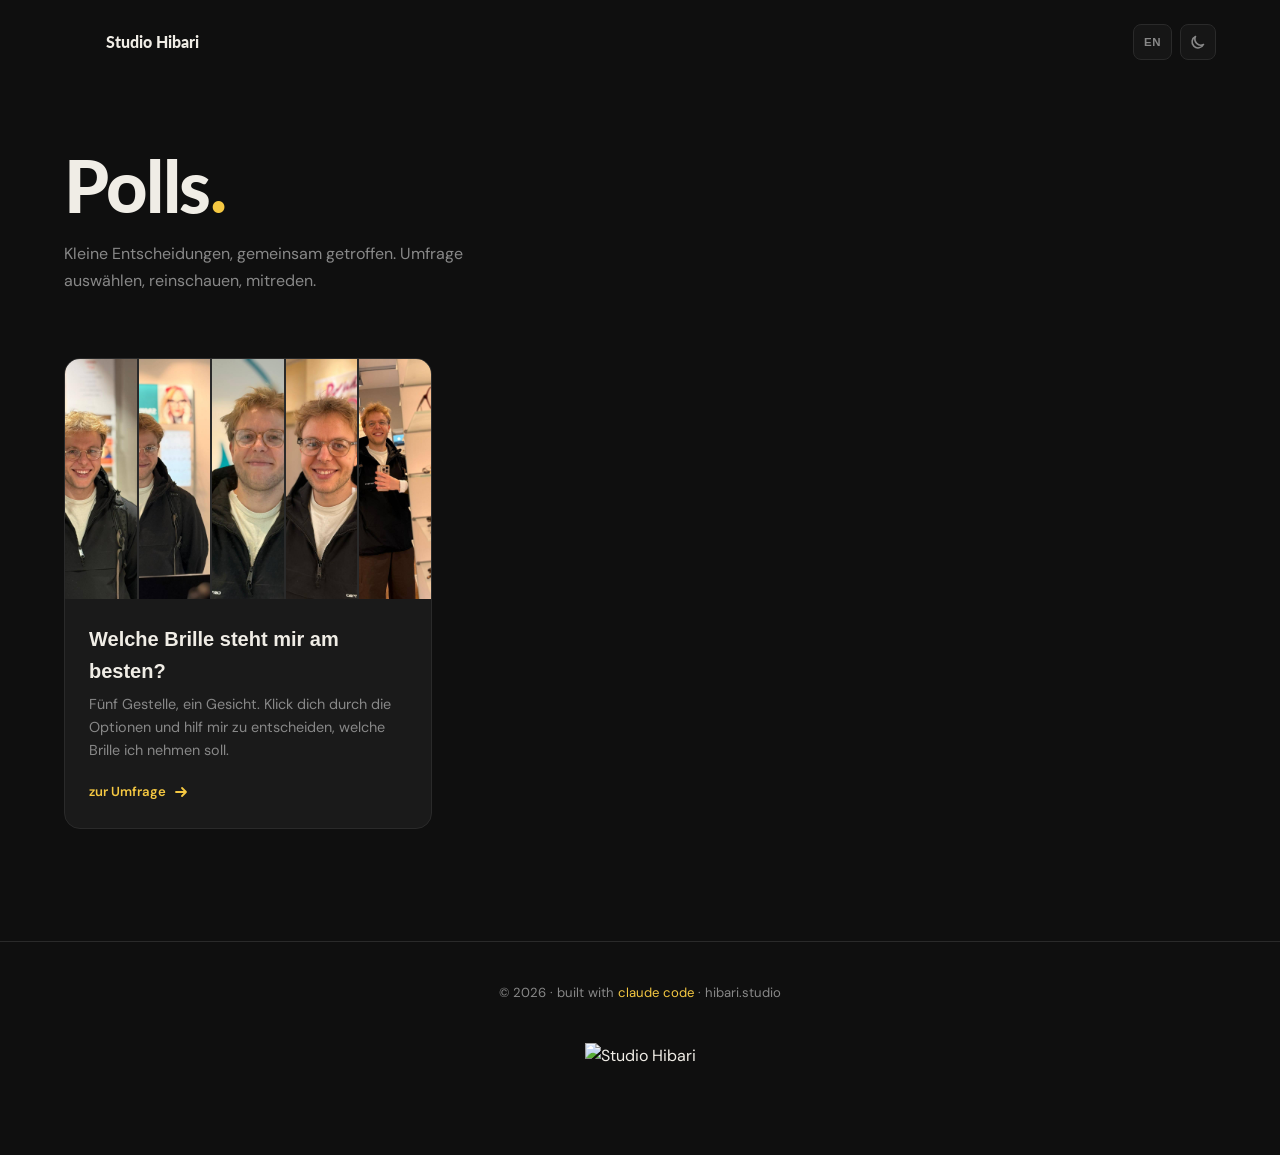
==== commit 3ed18201: "Default polls to German, including link previews Co-Authored-By: Claude Opus 5.5 <noreply@anthropic." ====
--- a/polls/index.html
+++ b/polls/index.html
@@ -1,5 +1,5 @@
 <!DOCTYPE html>
-<html lang="en">
+<html lang="de">
 <head>
   <meta charset="UTF-8" />
   <meta name="viewport" content="width=device-width, initial-scale=1.0" />
@@ -28,7 +28,7 @@
       Studio Hibari
     </a>
     <div class="nav__actions">
-      <button class="nav__lang-toggle" id="langToggle" aria-label="Switch language">DE</button>
+      <button class="nav__lang-toggle" id="langToggle" aria-label="Switch language">EN</button>
       <button class="nav__theme-toggle" id="themeToggle" aria-label="Toggle light/dark mode">
         <!-- moon = dark mode is active -->
         <svg class="icon-moon" width="16" height="16" viewBox="0 0 16 16" fill="none" aria-hidden="true">
@@ -47,7 +47,7 @@
     <div class="container">
       <div class="polls__header reveal">
         <h1 class="page-title">Polls<span>.</span></h1>
-        <p class="polls__sub" data-i18n="sub">Small decisions, crowdsourced. Pick a poll, have a look, tell me what you think.</p>
+        <p class="polls__sub" data-i18n="sub">Kleine Entscheidungen, gemeinsam getroffen. Umfrage auswählen, reinschauen, mitreden.</p>
       </div>
 
       <div class="polls__grid" id="pollsGrid"></div>
--- a/polls/polls.css
+++ b/polls/polls.css
@@ -380,7 +380,8 @@
   margin-bottom: var(--space-lg);
 }
 
-/* Mobile: options right below the photo, so picking and looking need no scrolling */
+/* Mobile: question on top, options right below the photo,
+   so picking and looking need no scrolling */
 @media (max-width: 860px) {
   .back-link { margin-bottom: var(--space-md); }
 
@@ -388,18 +389,19 @@
     grid-template-columns: minmax(0, 1fr);
     grid-template-rows: none;
     grid-template-areas:
+      "intro"
       "media"
       "choose"
-      "intro"
       "share";
   }
 
+  .poll__intro { margin-bottom: var(--space-md); }
+  .poll__title { font-size: clamp(1.6rem, 7vw, 2.2rem); margin-bottom: var(--space-xs); }
+  .poll__desc { margin-bottom: 0; font-size: 0.92rem; line-height: 1.6; }
   .poll__media { position: static; margin-bottom: var(--space-md); }
-  .poll__choose { margin-bottom: var(--space-lg); }
   .poll__choose .section-heading { display: none; }
   .poll__choose .poll-options { margin-bottom: var(--space-md); }
   .poll__choose .poll-vote { margin-top: 0; }
-  .poll__desc { margin-bottom: 0; }
 }
 
 /* ── Image viewer ── */
